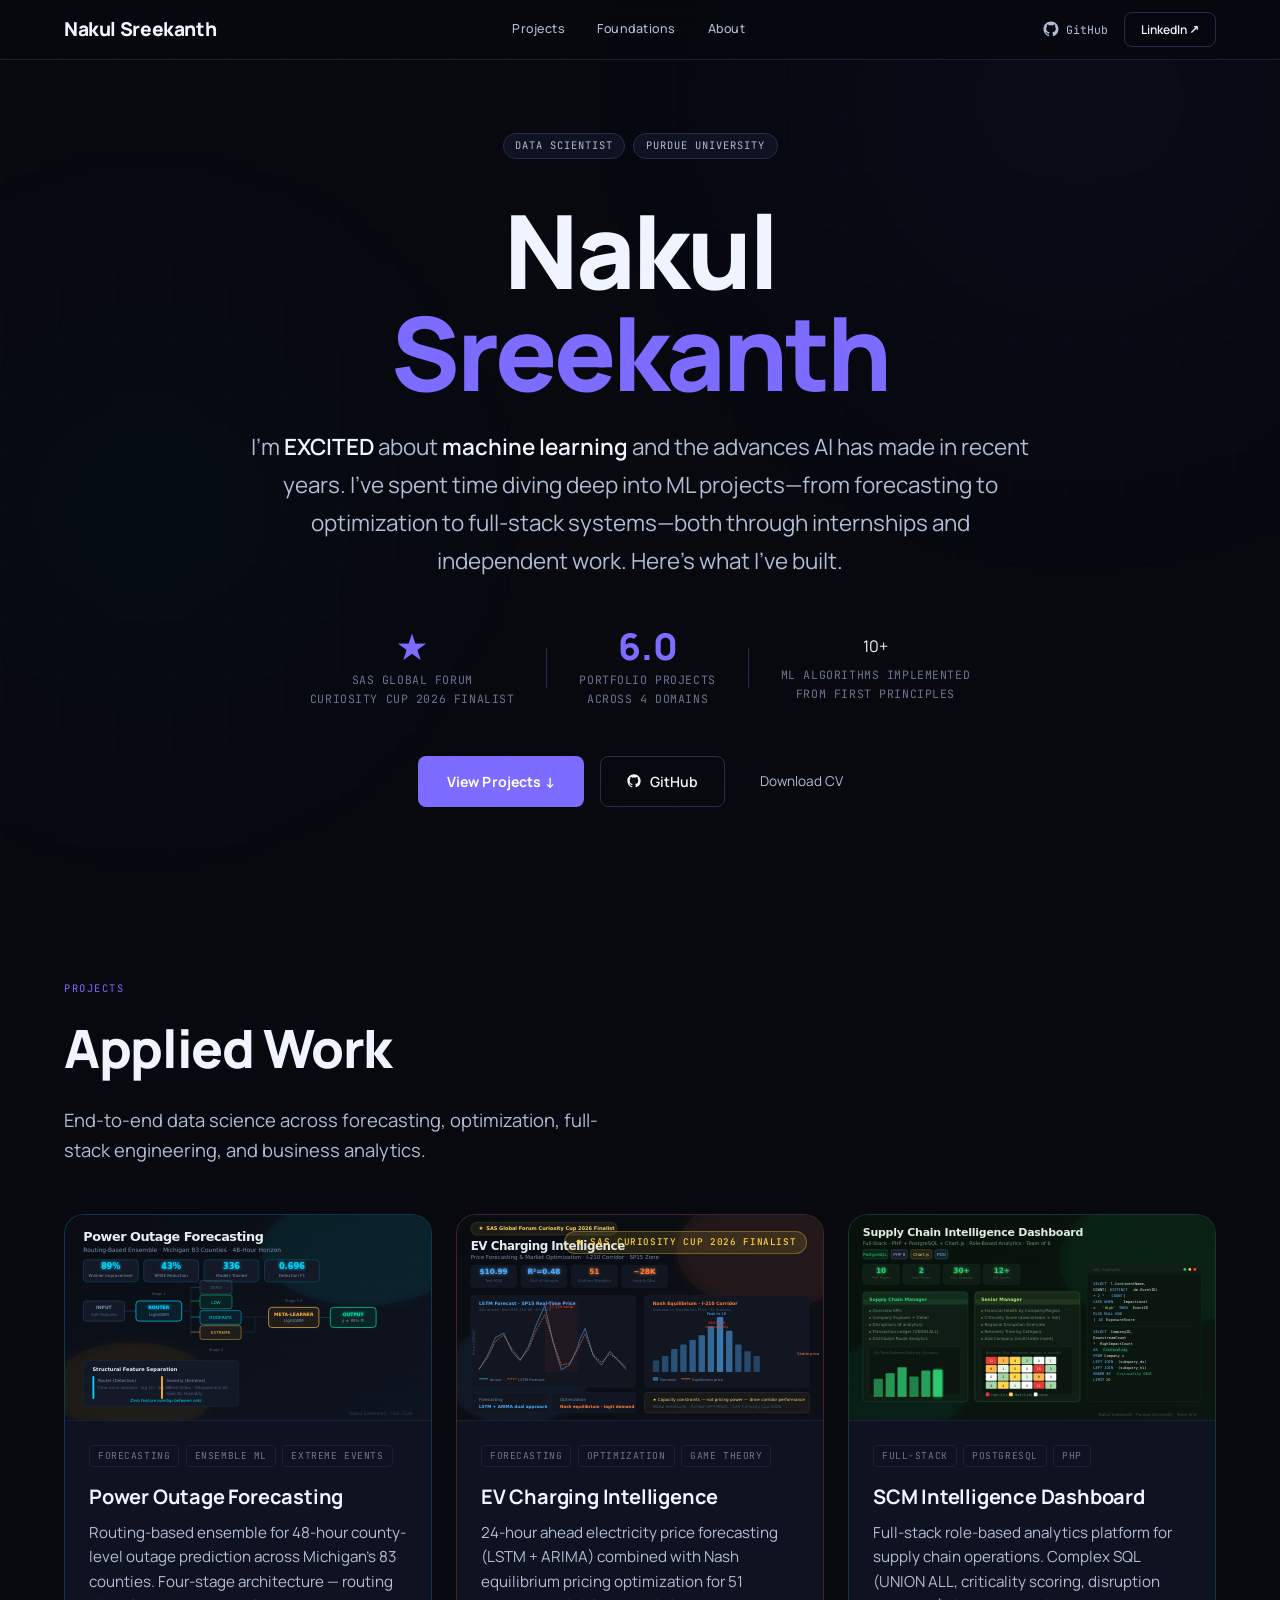
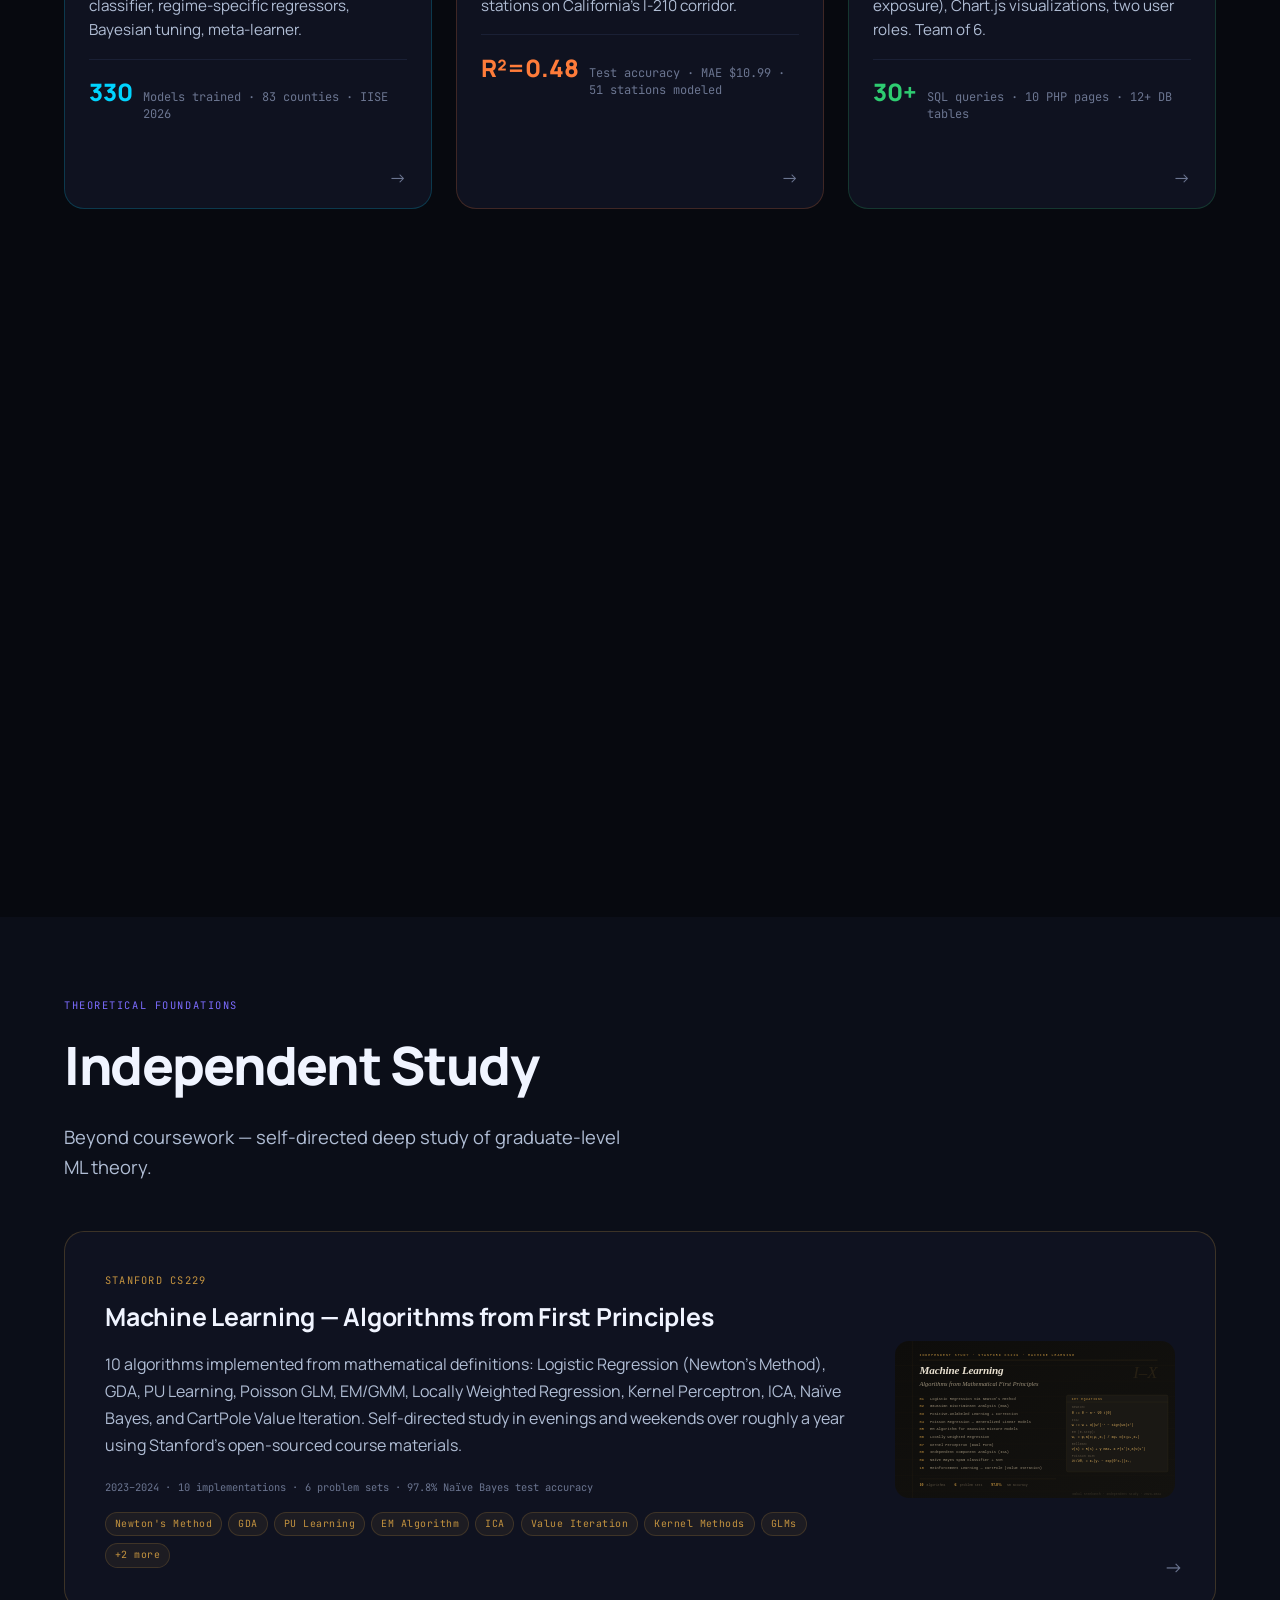
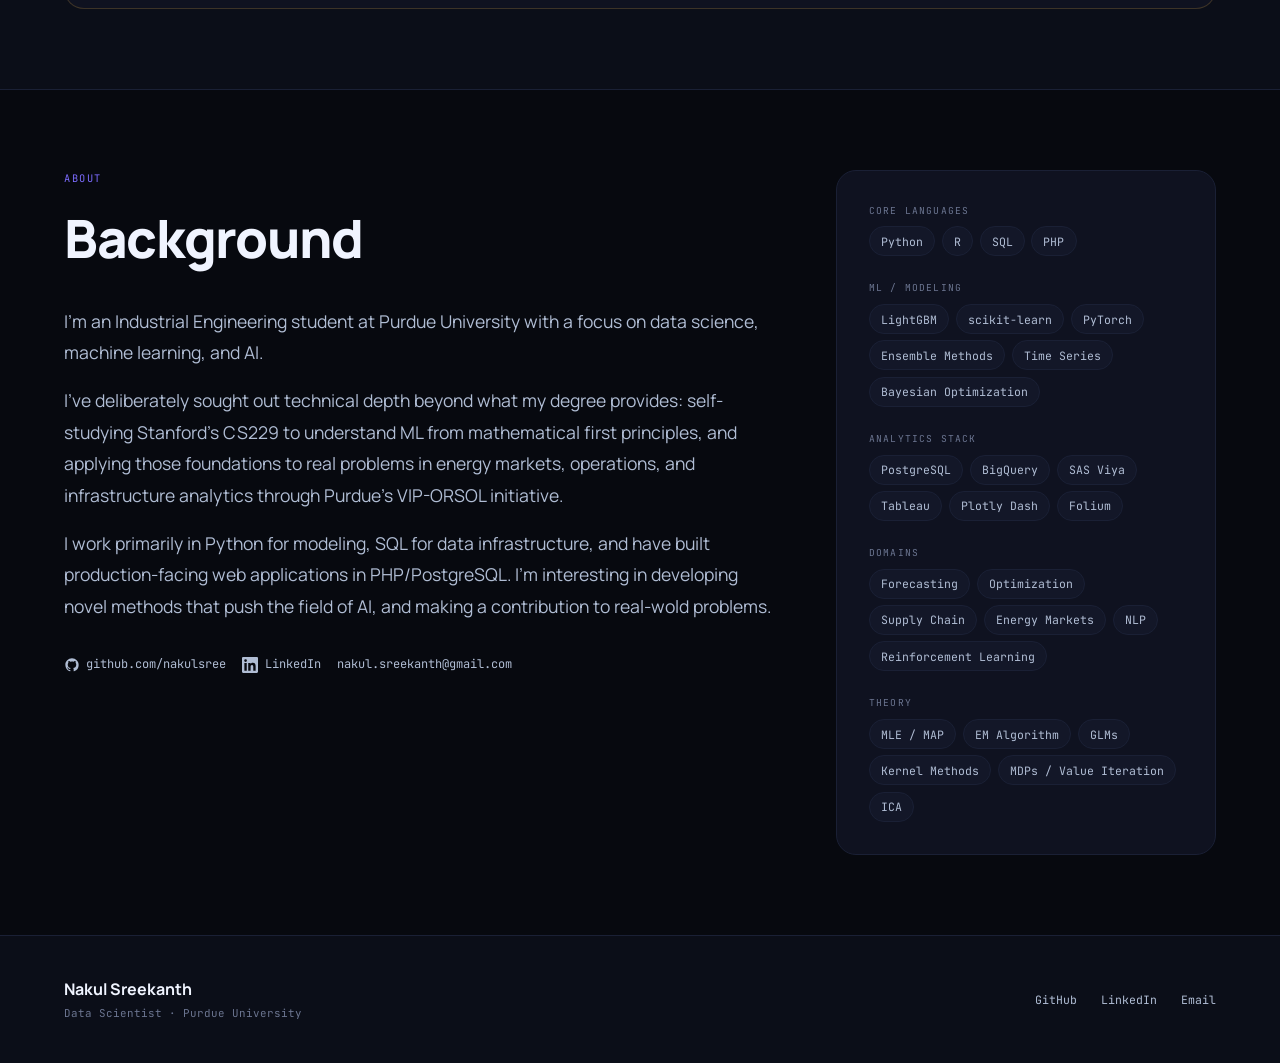
==== index.html @ badcc69b "Trying hh-val-static also to have +" ====
<!doctype html>
<html lang="en">
  <head>
    <!-- Google tag (gtag.js) -->
    <script
      async
      src="https://www.googletagmanager.com/gtag/js?id=G-9VL42DFD4Z"
    ></script>
    <script>
      window.dataLayer = window.dataLayer || [];
      function gtag() {
        dataLayer.push(arguments);
      }
      gtag("js", new Date());
      gtag("config", "G-9VL42DFD4Z");
    </script>
    <meta charset="UTF-8" />
    <meta name="viewport" content="width=device-width, initial-scale=1.0" />
    <meta
      name="description"
      content="Nakul Sreekanth — Data Scientist and Industrial Engineering student at Purdue University. Portfolio of ML, forecasting, optimization, and analytics projects across energy markets, supply chain, and smart devices."
    />
    <meta
      name="keywords"
      content="Nakul Sreekanth, data scientist, machine learning, Purdue, portfolio, forecasting, optimization, Python, R, SQL"
    />
    <meta name="author" content="Nakul Sreekanth" />
    <meta
      property="og:title"
      content="Nakul Sreekanth — Data Science Portfolio"
    />
    <meta
      property="og:description"
      content="Data Scientist · Purdue University · Projects in forecasting, optimization, ML, and analytics."
    />
    <meta property="og:type" content="website" />
    <title>Nakul Sreekanth — Data Science Portfolio</title>
    <link rel="stylesheet" href="assets/css/index.css" />
    <link rel="preconnect" href="https://fonts.googleapis.com" />
    <link
      href="https://fonts.googleapis.com/css2?family=Manrope:wght@300;400;500;600;700;800&family=JetBrains+Mono:wght@300;400;500&display=swap"
      rel="stylesheet"
    />
  </head>
  <body>
    <div class="bg-grid" aria-hidden="true"></div>
    <div class="bg-glow g1" aria-hidden="true"></div>
    <div class="bg-glow g2" aria-hidden="true"></div>

    <!-- ── NAV ── -->
    <nav class="nav" role="navigation" aria-label="Main navigation">
      <a href="#" class="nav-logo">Nakul Sreekanth</a>
      <div class="nav-links">
        <a href="#projects">Projects</a>
        <a href="#foundations">Foundations</a>
        <a href="#about">About</a>
      </div>
      <div class="nav-actions">
        <a
          href="https://github.com/nakulsree"
          class="nav-gh"
          target="_blank"
          rel="noopener noreferrer"
          aria-label="GitHub profile"
        >
          <svg width="18" height="18" viewBox="0 0 24 24" fill="currentColor">
            <path
              d="M12 2C6.477 2 2 6.484 2 12.017c0 4.425 2.865 8.18 6.839 9.504.5.092.682-.217.682-.483 0-.237-.008-.868-.013-1.703-2.782.605-3.369-1.343-3.369-1.343-.454-1.158-1.11-1.466-1.11-1.466-.908-.62.069-.608.069-.608 1.003.07 1.531 1.032 1.531 1.032.892 1.53 2.341 1.088 2.91.832.092-.647.35-1.088.636-1.338-2.22-.253-4.555-1.113-4.555-4.951 0-1.093.39-1.988 1.029-2.688-.103-.253-.446-1.272.098-2.65 0 0 .84-.27 2.75 1.026A9.564 9.564 0 0112 6.844c.85.004 1.705.115 2.504.337 1.909-1.296 2.747-1.027 2.747-1.027.546 1.379.202 2.398.1 2.651.64.7 1.028 1.595 1.028 2.688 0 3.848-2.339 4.695-4.566 4.943.359.309.678.92.678 1.855 0 1.338-.012 2.419-.012 2.747 0 .268.18.58.688.482A10.019 10.019 0 0022 12.017C22 6.484 17.522 2 12 2z"
            />
          </svg>
          GitHub
        </a>
        <!-- PLACEHOLDER: Replace with your LinkedIn URL -->
        <a
          href="https://linkedin.com/in/nakulsree"
          class="nav-cta"
          target="_blank"
          rel="noopener noreferrer"
          >LinkedIn ↗</a
        >
      </div>
    </nav>

    <!-- ── HERO ── -->
    <section class="hero" role="banner" aria-label="Introduction">
      <div class="hero-inner">
        <div class="hero-tag-row">
          <span class="hero-tag">Data Scientist</span>
          <span class="hero-tag">Purdue University</span>
          <!-- PLACEHOLDER: Update if graduated: replace "IE Student" with your actual status -->
        </div>

        <h1 class="hero-name">
          <span class="name-first">Nakul</span>
          <span class="name-last">Sreekanth</span>
        </h1>

        <p class="hero-tagline">
          I'm <em>EXCITED</em> about <em>machine learning</em> and the advances
          AI has made in recent years. I've spent time diving deep into ML
          projects—from forecasting to optimization to full-stack systems—both
          through internships and independent work. Here's what I've built.
        </p>

        <div class="hero-highlights">
          <div class="hh-item">
            <div class="hh-val">★</div>
            <div class="hh-label">
              SAS Global Forum<br />Curiosity Cup 2026 Finalist
            </div>
          </div>
          <div class="hh-div" aria-hidden="true"></div>
          <div class="hh-item">
            <div class="hh-val"><span>6</span></div>
            <div class="hh-label">Portfolio projects<br />across 4 domains</div>
          </div>
          <div class="hh-div" aria-hidden="true"></div>
          <div class="hh-item">
            <div class="hh-val-static">10+</div>
            <div class="hh-label">
              ML algorithms implemented<br />from first principles
            </div>
          </div>
        </div>

        <div class="hero-ctas">
          <a href="#projects" class="btn-primary">View Projects ↓</a>
          <a
            href="https://github.com/nakulsree"
            class="btn-secondary"
            target="_blank"
            rel="noopener noreferrer"
          >
            <svg
              width="16"
              height="16"
              viewBox="0 0 24 24"
              fill="currentColor"
              aria-hidden="true"
            >
              <path
                d="M12 2C6.477 2 2 6.484 2 12.017c0 4.425 2.865 8.18 6.839 9.504.5.092.682-.217.682-.483 0-.237-.008-.868-.013-1.703-2.782.605-3.369-1.343-3.369-1.343-.454-1.158-1.11-1.466-1.11-1.466-.908-.62.069-.608.069-.608 1.003.07 1.531 1.032 1.531 1.032.892 1.53 2.341 1.088 2.91.832.092-.647.35-1.088.636-1.338-2.22-.253-4.555-1.113-4.555-4.951 0-1.093.39-1.988 1.029-2.688-.103-.253-.446-1.272.098-2.65 0 0 .84-.27 2.75 1.026A9.564 9.564 0 0112 6.844c.85.004 1.705.115 2.504.337 1.909-1.296 2.747-1.027 2.747-1.027.546 1.379.202 2.398.1 2.651.64.7 1.028 1.595 1.028 2.688 0 3.848-2.339 4.695-4.566 4.943.359.309.678.92.678 1.855 0 1.338-.012 2.419-.012 2.747 0 .268.18.58.688.482A10.019 10.019 0 0022 12.017C22 6.484 17.522 2 12 2z"
              />
            </svg>
            GitHub
          </a>
          <a
            href="Nakul_Sreekanth_Resume_2026_Portfolio.pdf"
            class="btn-ghost"
            target="_blank"
            >Download CV</a
          >
        </div>
      </div>
    </section>

    <!-- ── PROJECTS ── -->
    <section id="projects" class="section" aria-labelledby="projects-heading">
      <div class="section-inner">
        <div class="section-header">
          <div class="section-label">Projects</div>
          <h2 id="projects-heading">Applied Work</h2>
          <p class="section-desc">
            End-to-end data science across forecasting, optimization, full-stack
            engineering, and business analytics.
          </p>
        </div>

        <div class="projects-grid">
          <!-- PROJECT 1: Power Outage Forecasting -->
          <a
            href="power-outage-forecasting/power-outage-forecasting.html"
            class="project-card pc-outage"
            aria-label="Power Outage Forecasting project"
          >
            <div class="pc-thumb">
              <img
                src="power-outage-forecasting/assets/images/power-outage-forecasting-thumbnail.svg"
                alt="Power Outage Forecasting — four-stage routing ensemble architecture"
                loading="lazy"
              />
            </div>
            <div class="pc-content">
              <div class="pc-tags">
                <span>Forecasting</span><span>Ensemble ML</span
                ><span>Extreme Events</span>
              </div>
              <h3 class="pc-title">Power Outage Forecasting</h3>
              <p class="pc-desc">
                Routing-based ensemble for 48-hour county-level outage
                prediction across Michigan's 83 counties. Four-stage
                architecture — routing classifier, regime-specific regressors,
                Bayesian tuning, meta-learner.
              </p>
              <div class="pc-metric">
                <span class="pm-val">330</span>
                <span class="pm-label"
                  >Models trained · 83 counties · IISE 2026</span
                >
              </div>
            </div>
            <div class="pc-arrow" aria-hidden="true">→</div>
          </a>

          <!-- PROJECT 2: EV Charging Intelligence -->
          <a
            href="ev-charging-intelligence/ev-charging-intelligence.html"
            class="project-card pc-ev"
            aria-label="EV Charging Intelligence project"
          >
            <div class="pc-award" role="note">
              ★ SAS Curiosity Cup 2026 Finalist
            </div>
            <div class="pc-thumb">
              <img
                src="ev-charging-intelligence/assets/images/ev-charging-intelligence-thumbnail.svg"
                alt="EV Charging Intelligence — LSTM forecasting and Nash equilibrium optimization"
                loading="lazy"
              />
            </div>
            <div class="pc-content">
              <div class="pc-tags">
                <span>Forecasting</span><span>Optimization</span
                ><span>Game Theory</span>
              </div>
              <h3 class="pc-title">EV Charging Intelligence</h3>
              <p class="pc-desc">
                24-hour ahead electricity price forecasting (LSTM + ARIMA)
                combined with Nash equilibrium pricing optimization for 51
                stations on California's I-210 corridor.
              </p>
              <div class="pc-metric">
                <span class="pm-val">R²=0.48</span>
                <span class="pm-label"
                  >Test accuracy · MAE $10.99 · 51 stations modeled</span
                >
              </div>
            </div>
            <div class="pc-arrow" aria-hidden="true">→</div>
          </a>

          <!-- PROJECT 3: SCM Dashboard -->
          <a
            href="scm-dashboard/scm-dashboard.html"
            class="project-card pc-scm"
            aria-label="Supply Chain Management Dashboard project"
          >
            <div class="pc-thumb">
              <img
                src="scm-dashboard/assets/images/scm-dashboard-thumbnail.svg"
                alt="SCM Intelligence Dashboard — role-based supply chain analytics platform"
                loading="lazy"
              />
            </div>
            <div class="pc-content">
              <div class="pc-tags">
                <span>Full-Stack</span><span>PostgreSQL</span><span>PHP</span>
              </div>
              <h3 class="pc-title">SCM Intelligence Dashboard</h3>
              <p class="pc-desc">
                Full-stack role-based analytics platform for supply chain
                operations. Complex SQL (UNION ALL, criticality scoring,
                disruption exposure), Chart.js visualizations, two user roles.
                Team of 6.
              </p>
              <div class="pc-metric">
                <span class="pm-val">30+</span>
                <span class="pm-label"
                  >SQL queries · 10 PHP pages · 12+ DB tables</span
                >
              </div>
            </div>
            <div class="pc-arrow" aria-hidden="true">→</div>
          </a>

          <!-- PROJECT 4: SpaceX Landing -->
          <a
            href="spacex-landing/spacex-landing.html"
            class="project-card pc-spacex"
            aria-label="SpaceX Falcon 9 Landing Prediction project"
          >
            <div class="pc-thumb">
              <img
                src="spacex-landing/assets/images/spacex-landing-thumbnail.svg"
                alt="SpaceX Falcon 9 Landing Prediction — 7-stage ML pipeline"
                loading="lazy"
              />
            </div>
            <div class="pc-content">
              <div class="pc-tags">
                <span>ML Pipeline</span><span>Classification</span
                ><span>Geospatial</span>
              </div>
              <h3 class="pc-title">SpaceX Falcon 9 Landing Prediction</h3>
              <p class="pc-desc">
                End-to-end pipeline: REST API collection, Wikipedia scraping,
                SQL EDA, Folium geospatial maps, Plotly Dash dashboard, and
                four-model GridSearchCV comparison.
              </p>
              <div class="pc-metric">
                <span class="pm-val">83.3%</span>
                <span class="pm-label"
                  >Test accuracy · 4 classifiers · 7 pipeline stages</span
                >
              </div>
            </div>
            <div class="pc-arrow" aria-hidden="true">→</div>
          </a>

          <!-- PROJECT 5: Bellabeat -->
          <a
            href="bellabeat-case-study/bellabeat-case-study.html"
            class="project-card pc-bella"
            aria-label="Bellabeat Smart Device Case Study project"
          >
            <div class="pc-thumb">
              <img
                src="bellabeat-case-study/assets/images/bellabeat-case-study-thumbnail.svg"
                alt="Bellabeat Smart Device Usage Analysis — R, SQL, Tableau case study"
                loading="lazy"
              />
            </div>
            <div class="pc-content">
              <div class="pc-tags">
                <span>Business Analytics</span><span>R</span
                ><span>Tableau</span>
              </div>
              <h3 class="pc-title">Bellabeat Smart Device Analysis</h3>
              <p class="pc-desc">
                Business analytics case study (Google Data Analytics
                Certificate): Fitbit tracker usage patterns analyzed in R,
                BigQuery SQL, and Tableau to deliver marketing strategy
                recommendations.
              </p>
              <div class="pc-metric">
                <span class="pm-val">R²=0.80</span>
                <span class="pm-label"
                  >Intensity vs calories · 4 marketing recommendations</span
                >
              </div>
            </div>
            <div class="pc-arrow" aria-hidden="true">→</div>
          </a>
        </div>
      </div>
    </section>

    <!-- ── FOUNDATIONS ── -->
    <section
      id="foundations"
      class="section section-foundations"
      aria-labelledby="foundations-heading"
    >
      <div class="section-inner">
        <div class="section-header">
          <div class="section-label">Theoretical Foundations</div>
          <h2 id="foundations-heading">Independent Study</h2>
          <p class="section-desc">
            Beyond coursework — self-directed deep study of graduate-level ML
            theory.
          </p>
        </div>

        <a
          href="cs229-independent-study/cs229-independent-study.html"
          class="foundations-card"
          aria-label="Stanford CS229 Independent Study"
        >
          <div class="fc-left">
            <div class="fc-course">Stanford CS229</div>
            <h3 class="fc-title">
              Machine Learning — Algorithms from First Principles
            </h3>
            <p class="fc-desc">
              10 algorithms implemented from mathematical definitions: Logistic
              Regression (Newton's Method), GDA, PU Learning, Poisson GLM,
              EM/GMM, Locally Weighted Regression, Kernel Perceptron, ICA, Naïve
              Bayes, and CartPole Value Iteration. Self-directed study in
              evenings and weekends over roughly a year using Stanford's
              open-sourced course materials.
            </p>
            <div class="fc-meta">
              <span>2023–2024</span>
              <span>·</span>
              <span>10 implementations</span>
              <span>·</span>
              <span>6 problem sets</span>
              <span>·</span>
              <span>97.8% Naïve Bayes test accuracy</span>
            </div>
            <div class="fc-topics">
              <span>Newton's Method</span><span>GDA</span
              ><span>PU Learning</span> <span>EM Algorithm</span><span>ICA</span
              ><span>Value Iteration</span> <span>Kernel Methods</span
              ><span>GLMs</span><span>+2 more</span>
            </div>
          </div>
          <div class="fc-right">
            <img
              src="cs229-independent-study/assets/images/cs229-independent-study-thumbnail.svg"
              alt="CS229 study thumbnail showing 10 algorithm list and key equations"
              loading="lazy"
            />
          </div>
          <div class="fc-arrow" aria-hidden="true">→</div>
        </a>
      </div>
    </section>

    <!-- ── ABOUT ── -->
    <section
      id="about"
      class="section section-about"
      aria-labelledby="about-heading"
    >
      <div class="section-inner about-layout">
        <div class="about-left">
          <div class="section-label">About</div>
          <h2 id="about-heading">Background</h2>
          <p>
            I'm an Industrial Engineering student at Purdue University with a
            focus on data science, machine learning, and AI.
          </p>
          <p>
            I've deliberately sought out technical depth beyond what my degree
            provides: self-studying Stanford's CS229 to understand ML from
            mathematical first principles, and applying those foundations to
            real problems in energy markets, operations, and infrastructure
            analytics through Purdue's VIP-ORSOL initiative.
          </p>
          <p>
            I work primarily in Python for modeling, SQL for data
            infrastructure, and have built production-facing web applications in
            PHP/PostgreSQL. I'm interesting in developing novel methods that
            push the field of AI, and making a contribution to real-wold
            problems.
          </p>
          <!-- PLACEHOLDER: Add a personal note or update this bio as appropriate -->

          <div class="about-links">
            <a
              href="https://github.com/nakulsree"
              class="about-link"
              target="_blank"
              rel="noopener noreferrer"
            >
              <svg
                width="16"
                height="16"
                viewBox="0 0 24 24"
                fill="currentColor"
                aria-hidden="true"
              >
                <path
                  d="M12 2C6.477 2 2 6.484 2 12.017c0 4.425 2.865 8.18 6.839 9.504.5.092.682-.217.682-.483 0-.237-.008-.868-.013-1.703-2.782.605-3.369-1.343-3.369-1.343-.454-1.158-1.11-1.466-1.11-1.466-.908-.62.069-.608.069-.608 1.003.07 1.531 1.032 1.531 1.032.892 1.53 2.341 1.088 2.91.832.092-.647.35-1.088.636-1.338-2.22-.253-4.555-1.113-4.555-4.951 0-1.093.39-1.988 1.029-2.688-.103-.253-.446-1.272.098-2.65 0 0 .84-.27 2.75 1.026A9.564 9.564 0 0112 6.844c.85.004 1.705.115 2.504.337 1.909-1.296 2.747-1.027 2.747-1.027.546 1.379.202 2.398.1 2.651.64.7 1.028 1.595 1.028 2.688 0 3.848-2.339 4.695-4.566 4.943.359.309.678.92.678 1.855 0 1.338-.012 2.419-.012 2.747 0 .268.18.58.688.482A10.019 10.019 0 0022 12.017C22 6.484 17.522 2 12 2z"
                />
                f
              </svg>
              github.com/nakulsree
            </a>
            <!-- PLACEHOLDER: Replace with your LinkedIn URL -->
            <a
              href="https://linkedin.com/in/nakulsree"
              class="about-link"
              target="_blank"
              rel="noopener noreferrer"
            >
              <svg
                width="16"
                height="16"
                viewBox="0 0 24 24"
                fill="currentColor"
                aria-hidden="true"
              >
                <path
                  d="M20.447 20.452h-3.554v-5.569c0-1.328-.027-3.037-1.852-3.037-1.853 0-2.136 1.445-2.136 2.939v5.667H9.351V9h3.414v1.561h.046c.477-.9 1.637-1.85 3.37-1.85 3.601 0 4.267 2.37 4.267 5.455v6.286zM5.337 7.433a2.062 2.062 0 01-2.063-2.065 2.064 2.064 0 112.063 2.065zm1.782 13.019H3.555V9h3.564v11.452zM22.225 0H1.771C.792 0 0 .774 0 1.729v20.542C0 23.227.792 24 1.771 24h20.451C23.2 24 24 23.227 24 22.271V1.729C24 .774 23.2 0 22.222 0h.003z"
                />
              </svg>
              LinkedIn
            </a>
            <a href="mailto:nakul.sreekanth@gmail.com" class="about-link"
              >nakul.sreekanth@gmail.com</a
            >
          </div>
        </div>

        <div class="about-right">
          <div class="skills-panel">
            <div class="sp-section">
              <div class="sp-label">Core Languages</div>
              <div class="sp-chips">
                <span>Python</span><span>R</span><span>SQL</span
                ><span>PHP</span>
              </div>
            </div>
            <div class="sp-section">
              <div class="sp-label">ML / Modeling</div>
              <div class="sp-chips">
                <span>LightGBM</span><span>scikit-learn</span
                ><span>PyTorch</span> <span>Ensemble Methods</span
                ><span>Time Series</span>
                <span>Bayesian Optimization</span>
              </div>
            </div>
            <div class="sp-section">
              <div class="sp-label">Analytics Stack</div>
              <div class="sp-chips">
                <span>PostgreSQL</span><span>BigQuery</span
                ><span>SAS Viya</span> <span>Tableau</span
                ><span>Plotly Dash</span><span>Folium</span>
              </div>
            </div>
            <div class="sp-section">
              <div class="sp-label">Domains</div>
              <div class="sp-chips">
                <span>Forecasting</span><span>Optimization</span>
                <span>Supply Chain</span><span>Energy Markets</span>
                <span>NLP</span><span>Reinforcement Learning</span>
              </div>
            </div>
            <div class="sp-section">
              <div class="sp-label">Theory</div>
              <div class="sp-chips">
                <span>MLE / MAP</span><span>EM Algorithm</span> <span>GLMs</span
                ><span>Kernel Methods</span> <span>MDPs / Value Iteration</span
                ><span>ICA</span>
              </div>
            </div>
          </div>
        </div>
      </div>
    </section>

    <!-- ── FOOTER ── -->
    <footer class="footer" role="contentinfo">
      <div class="footer-inner">
        <div class="footer-left">
          <div class="footer-name">Nakul Sreekanth</div>
          <div class="footer-sub">Data Scientist · Purdue University</div>
        </div>
        <div class="footer-links">
          <a
            href="https://github.com/nakulsree"
            target="_blank"
            rel="noopener noreferrer"
            >GitHub</a
          >
          <a
            href="https://linkedin.com/in/nakulsree"
            target="_blank"
            rel="noopener noreferrer"
            >LinkedIn</a
          >
          <a href="mailto:nakul.sreekanth@gmail.com">Email</a>
        </div>
      </div>
    </footer>

    <script src="assets/js/index.js"></script>
  </body>
</html>
---- assets/css/index.css ----
/* ============================================================
   Portfolio Index — CSS
   Dark command-center aesthetic · Manrope + JetBrains Mono
   Each project card uses its own accent color as a border glow
   ============================================================ */

:root {
  --bg: #07090f;
  --bg-2: #0b0e18;
  --bg-card: #0f1220;
  --bg-panel: #131728;
  --border: #1a2035;
  --border-2: #252e4a;

  --text: #f0f4ff;
  --text-2: #b0bdd4;
  --text-3: #6b7590;

  /* Project accent colors */
  --c-outage: #00d4ff;
  --c-ev: #ff7c3a;
  --c-scm: #2ecc71;
  --c-spacex: #6349ff;
  --c-bella: #e8916a;
  --c-cs229: #c4933f;

  --font-head: "Manrope", system-ui, sans-serif;
  --font-mono: "JetBrains Mono", monospace;

  --r: 8px;
  --rl: 14px;
  --rx: 20px;
  --t: 0.22s ease;
}

*,
*::before,
*::after {
  box-sizing: border-box;
  margin: 0;
  padding: 0;
}
html {
  scroll-behavior: smooth;
  font-size: 16px;
}
body {
  background: var(--bg);
  color: var(--text);
  font-family: var(--font-head);
  line-height: 1.65;
  overflow-x: hidden;
}
em {
  font-style: italic;
  color: var(--text);
}

/* ── Background ── */
.bg-grid {
  position: fixed;
  inset: 0;
  z-index: 0;
  pointer-events: none;
  background-image:
    linear-gradient(rgba(100, 120, 255, 0.025) 1px, transparent 1px),
    linear-gradient(90deg, rgba(100, 120, 255, 0.025) 1px, transparent 1px);
  background-size: 56px 56px;
}
.bg-glow {
  position: fixed;
  border-radius: 50%;
  pointer-events: none;
  z-index: 0;
  filter: blur(120px);
}
.g1 {
  width: 800px;
  height: 800px;
  top: -300px;
  right: -200px;
  background: radial-gradient(circle, rgba(99, 73, 255, 0.06), transparent 70%);
}
.g2 {
  width: 600px;
  height: 600px;
  bottom: 10%;
  left: -150px;
  background: radial-gradient(circle, rgba(0, 212, 255, 0.04), transparent 70%);
}

/* ── Nav ── */
.nav {
  position: fixed;
  top: 0;
  left: 0;
  right: 0;
  z-index: 100;
  display: flex;
  align-items: center;
  justify-content: space-between;
  padding: 0 clamp(1.5rem, 5vw, 4rem);
  height: 60px;
  background: rgba(7, 9, 15, 0.88);
  backdrop-filter: blur(16px);
  border-bottom: 1px solid var(--border);
}
.nav-logo {
  font-family: var(--font-head);
  font-weight: 800;
  font-size: 1.2rem;
  color: var(--text);
  text-decoration: none;
  letter-spacing: -0.02em;
}
.logo-dot {
  color: #7c6cff;
}
.nav-links {
  display: flex;
  gap: 2rem;
}
.nav-links a {
  font-size: 0.78rem;
  font-weight: 500;
  letter-spacing: 0.04em;
  color: var(--text-2);
  text-decoration: none;
  transition: color var(--t);
}
.nav-links a:hover,
.nav-links a.active {
  color: var(--text);
}
.nav-actions {
  display: flex;
  align-items: center;
  gap: 1rem;
}
.nav-gh {
  display: inline-flex;
  align-items: center;
  gap: 0.4rem;
  font-family: var(--font-mono);
  font-size: 0.72rem;
  color: var(--text-2);
  text-decoration: none;
  transition: color var(--t);
}
.nav-gh:hover {
  color: var(--text);
}
.nav-cta {
  display: inline-flex;
  align-items: center;
  padding: 0.4rem 1rem;
  background: transparent;
  color: var(--text);
  border: 1px solid var(--border-2);
  font-size: 0.75rem;
  font-weight: 600;
  text-decoration: none;
  border-radius: var(--r);
  transition: all var(--t);
}
.nav-cta:hover {
  border-color: #7c6cff;
  color: #a899ff;
}

/* ── Hero ── */
.hero {
  position: relative;
  z-index: 1;
  min-height: 100vh;
  display: flex;
  align-items: center;
  justify-content: center;
  padding: 100px clamp(1.5rem, 8vw, 6rem) 60px;
}
.hero-inner {
  max-width: 780px;
  text-align: center;
}

.hero-tag-row {
  display: flex;
  justify-content: center;
  flex-wrap: wrap;
  gap: 0.5rem;
  margin-bottom: 2.5rem;
}
.hero-tag {
  font-family: var(--font-mono);
  font-size: 0.65rem;
  letter-spacing: 0.1em;
  text-transform: uppercase;
  color: var(--text-2);
  border: 1px solid var(--border-2);
  padding: 0.22rem 0.7rem;
  border-radius: 999px;
  background: var(--bg-card);
}

.hero-name {
  font-family: var(--font-head);
  font-weight: 800;
  font-size: clamp(3rem, 8vw, 6.5rem);
  line-height: 1;
  letter-spacing: -0.03em;
  margin-bottom: 1.5rem;
  animation: heroUp 0.8s 0.1s both;
}
.name-first {
  color: var(--text);
  display: block;
}
.name-last {
  color: #7c6cff;
  display: block;
}

.hero-tagline {
  font-size: clamp(1.1rem, 2.2vw, 1.4rem);
  font-weight: 400;
  color: var(--text-2);
  line-height: 1.7;
  margin-bottom: 3rem;
  animation: heroUp 0.8s 0.25s both;
}
.hero-tagline em {
  color: var(--text);
  font-style: normal;
  font-weight: 600;
}
.br-lg {
  display: none;
}
@media (min-width: 700px) {
  .br-lg {
    display: block;
  }
}

@keyframes heroUp {
  from {
    opacity: 0;
    transform: translateY(24px);
  }
  to {
    opacity: 1;
    transform: translateY(0);
  }
}

.hero-highlights {
  display: flex;
  justify-content: center;
  align-items: center;
  gap: 2rem;
  flex-wrap: wrap;
  margin-bottom: 3rem;
  animation: heroUp 0.8s 0.4s both;
}
.hh-item {
  text-align: center;
}
.hh-val {
  font-family: var(--font-head);
  font-size: 2.3rem;
  font-weight: 800;
  color: #7c6cff;
  line-height: 1;
}
.hh-label {
  font-family: var(--font-mono);
  font-size: 0.72rem;
  text-transform: uppercase;
  letter-spacing: 0.05em;
  color: var(--text-3);
  margin-top: 0.3rem;
}
.hh-div {
  width: 1px;
  height: 40px;
  background: var(--border-2);
  flex-shrink: 0;
}

.hero-ctas {
  display: flex;
  justify-content: center;
  gap: 1rem;
  flex-wrap: wrap;
  animation: heroUp 0.8s 0.55s both;
}
.btn-primary {
  display: inline-flex;
  align-items: center;
  gap: 0.5rem;
  padding: 0.82rem 1.8rem;
  background: #7c6cff;
  color: #fff;
  font-family: var(--font-head);
  font-size: 0.88rem;
  font-weight: 700;
  text-decoration: none;
  border-radius: var(--r);
  transition: all var(--t);
  letter-spacing: 0.01em;
}
.btn-primary:hover {
  background: #9988ff;
  box-shadow: 0 0 28px rgba(124, 108, 255, 0.35);
}
.btn-secondary {
  display: inline-flex;
  align-items: center;
  gap: 0.5rem;
  padding: 0.82rem 1.6rem;
  background: transparent;
  color: var(--text);
  border: 1px solid var(--border-2);
  font-family: var(--font-head);
  font-size: 0.88rem;
  font-weight: 600;
  text-decoration: none;
  border-radius: var(--r);
  transition: all var(--t);
}
.btn-secondary:hover {
  border-color: #7c6cff;
  color: #a899ff;
}
.btn-ghost {
  display: inline-flex;
  align-items: center;
  padding: 0.82rem 1.2rem;
  font-size: 0.85rem;
  color: var(--text-2);
  text-decoration: none;
  transition: color var(--t);
}
.btn-ghost:hover {
  color: var(--text);
}

/* ── Sections ── */
.section {
  position: relative;
  z-index: 1;
  padding: 5rem clamp(1.5rem, 6vw, 4rem);
}
.section-inner {
  max-width: 1160px;
  margin: 0 auto;
}
.section-header {
  margin-bottom: 3rem;
}
.section-label {
  font-family: var(--font-mono);
  font-size: 0.65rem;
  letter-spacing: 0.15em;
  text-transform: uppercase;
  color: #7c6cff;
  margin-bottom: 0.5rem;
}
h2 {
  font-family: var(--font-head);
  font-weight: 800;
  font-size: clamp(2.2rem, 4.5vw, 3.3rem);
  letter-spacing: -0.025em;
  margin-bottom: 0.8rem;
}
.section-desc {
  font-size: 1.15rem;
  color: var(--text-2);
  max-width: 560px;
}

/* ── Projects grid ── */
.projects-grid {
  display: grid;
  grid-template-columns: repeat(auto-fill, minmax(320px, 1fr));
  gap: 1.5rem;
}

.project-card {
  display: flex;
  flex-direction: column;
  background: var(--bg-card);
  border-radius: var(--rx);
  text-decoration: none;
  color: inherit;
  position: relative;
  overflow: hidden;
  transition:
    transform var(--t),
    box-shadow var(--t);
  border: 1px solid var(--border);
}
.project-card:hover {
  transform: translateY(-5px);
}

/* Accent glow per project */
.pc-outage {
  border-color: rgba(0, 212, 255, 0.2);
}
.pc-outage:hover {
  box-shadow: 0 12px 40px rgba(0, 212, 255, 0.12);
  border-color: rgba(0, 212, 255, 0.4);
}
.pc-ev {
  border-color: rgba(255, 124, 58, 0.2);
}
.pc-ev:hover {
  box-shadow: 0 12px 40px rgba(255, 124, 58, 0.12);
  border-color: rgba(255, 124, 58, 0.4);
}
.pc-scm {
  border-color: rgba(46, 204, 113, 0.2);
}
.pc-scm:hover {
  box-shadow: 0 12px 40px rgba(46, 204, 113, 0.12);
  border-color: rgba(46, 204, 113, 0.4);
}
.pc-spacex {
  border-color: rgba(99, 73, 255, 0.2);
}
.pc-spacex:hover {
  box-shadow: 0 12px 40px rgba(99, 73, 255, 0.12);
  border-color: rgba(99, 73, 255, 0.4);
}
.pc-bella {
  border-color: rgba(232, 145, 106, 0.2);
}
.pc-bella:hover {
  box-shadow: 0 12px 40px rgba(232, 145, 106, 0.12);
  border-color: rgba(232, 145, 106, 0.4);
}

/* Award badge */
.pc-award {
  position: absolute;
  top: 1rem;
  right: 1rem;
  z-index: 2;
  font-family: var(--font-mono);
  font-size: 0.58rem;
  font-weight: 500;
  letter-spacing: 0.07em;
  text-transform: uppercase;
  background: rgba(255, 208, 64, 0.12);
  color: #ffd040;
  border: 1px solid rgba(255, 208, 64, 0.3);
  padding: 0.2rem 0.6rem;
  border-radius: 999px;
}

.pc-thumb {
  width: 100%;
  aspect-ratio: 16/9;
  overflow: hidden;
  background: var(--bg-panel);
  border-bottom: 1px solid var(--border);
}
.pc-thumb img {
  width: 100%;
  height: 100%;
  object-fit: cover;
  display: block;
  transition: transform 0.4s ease;
}
.project-card:hover .pc-thumb img {
  transform: scale(1.03);
}

.pc-content {
  flex: 1;
  padding: 1.5rem;
}
.pc-tags {
  display: flex;
  flex-wrap: wrap;
  gap: 0.4rem;
  margin-bottom: 0.8rem;
}
.pc-tags span {
  font-family: var(--font-mono);
  font-size: 0.6rem;
  letter-spacing: 0.06em;
  text-transform: uppercase;
  color: var(--text-3);
  border: 1px solid var(--border);
  padding: 0.15rem 0.5rem;
  border-radius: 4px;
}
.pc-title {
  font-family: var(--font-head);
  font-size: 1.25rem;
  font-weight: 700;
  margin-bottom: 0.5rem;
  letter-spacing: -0.01em;
  color: var(--text);
}
.pc-desc {
  font-size: 0.95rem;
  color: var(--text-2);
  line-height: 1.6;
  margin-bottom: 1rem;
}
.pc-metric {
  display: flex;
  align-items: baseline;
  gap: 0.6rem;
  padding-top: 0.8rem;
  border-top: 1px solid var(--border);
}
.pm-val {
  font-family: var(--font-head);
  font-size: 1.5rem;
  font-weight: 800;
  flex-shrink: 0;
}
.pc-outage .pm-val {
  color: var(--c-outage);
}
.pc-ev .pm-val {
  color: var(--c-ev);
}
.pc-scm .pm-val {
  color: var(--c-scm);
}
.pc-spacex .pm-val {
  color: var(--c-spacex);
}
.pc-bella .pm-val {
  color: var(--c-bella);
}

.pm-label {
  font-family: var(--font-mono);
  font-size: 0.75rem;
  color: var(--text-3);
  line-height: 1.4;
}

.pc-arrow {
  padding: 1rem 1.5rem;
  text-align: right;
  font-size: 1.1rem;
  color: var(--text-3);
  transition:
    color var(--t),
    transform var(--t);
}
.project-card:hover .pc-arrow {
  color: var(--text-2);
  transform: translateX(4px);
}

/* ── Foundations ── */
.section-foundations {
  background: var(--bg-2);
}

.foundations-card {
  display: grid;
  gap: 2rem;
  align-items: center;
  background: var(--bg-card);
  border: 1px solid rgba(196, 147, 63, 0.25);
  border-radius: var(--rx);
  padding: 2.5rem;
  text-decoration: none;
  color: inherit;
  position: relative;
  transition: all var(--t);
}
@media (min-width: 800px) {
  .foundations-card {
    grid-template-columns: 1fr 280px;
  }
}
.foundations-card:hover {
  border-color: rgba(196, 147, 63, 0.5);
  transform: translateY(-3px);
  box-shadow: 0 12px 40px rgba(196, 147, 63, 0.08);
}

.fc-course {
  font-family: var(--font-mono);
  font-size: 0.65rem;
  letter-spacing: 0.12em;
  text-transform: uppercase;
  color: #c4933f;
  margin-bottom: 0.5rem;
}
.fc-title {
  font-family: var(--font-head);
  font-size: 1.55rem;
  font-weight: 700;
  letter-spacing: -0.01em;
  margin-bottom: 0.8rem;
  color: var(--text);
}
.fc-desc {
  font-size: 1rem;
  color: var(--text-2);
  line-height: 1.7;
  margin-bottom: 1.2rem;
}
.fc-meta {
  font-family: var(--font-mono);
  font-size: 0.65rem;
  color: var(--text-3);
  display: flex;
  flex-wrap: wrap;
  gap: 0.4rem;
  margin-bottom: 1rem;
}
.fc-topics {
  display: flex;
  flex-wrap: wrap;
  gap: 0.4rem;
}
.fc-topics span {
  font-family: var(--font-mono);
  font-size: 0.62rem;
  letter-spacing: 0.05em;
  padding: 0.2rem 0.55rem;
  background: rgba(196, 147, 63, 0.08);
  border: 1px solid rgba(196, 147, 63, 0.2);
  color: #c4933f;
  border-radius: 999px;
}
.fc-right {
  border-radius: var(--rl);
  overflow: hidden;
}
.fc-right img {
  width: 100%;
  height: auto;
  display: block;
}
.fc-arrow {
  position: absolute;
  bottom: 1.5rem;
  right: 2rem;
  font-size: 1.2rem;
  color: var(--text-3);
  transition:
    color var(--t),
    transform var(--t);
}
.foundations-card:hover .fc-arrow {
  color: #c4933f;
  transform: translateX(4px);
}

/* ── About ── */
.section-about {
  border-top: 1px solid var(--border);
}
.about-layout {
  display: grid;
  gap: 4rem;
  align-items: start;
}
@media (min-width: 860px) {
  .about-layout {
    grid-template-columns: 1fr 380px;
  }
}
.about-left p {
  font-size: 1.1rem;
  color: var(--text-2);
  margin-bottom: 1rem;
  line-height: 1.8;
}
.about-left h2 {
  margin-bottom: 1.5rem;
}
.about-links {
  display: flex;
  flex-wrap: wrap;
  gap: 1rem;
  margin-top: 2rem;
}
.about-link {
  display: inline-flex;
  align-items: center;
  gap: 0.4rem;
  font-family: var(--font-mono);
  font-size: 0.75rem;
  color: var(--text-2);
  text-decoration: none;
  transition: color var(--t);
}
.about-link:hover {
  color: var(--text);
}

.skills-panel {
  background: var(--bg-card);
  border: 1px solid var(--border);
  border-radius: var(--rx);
  padding: 2rem;
  display: flex;
  flex-direction: column;
  gap: 1.5rem;
}

.sp-label {
  font-family: var(--font-mono);
  font-size: 0.6rem;
  letter-spacing: 0.12em;
  text-transform: uppercase;
  color: var(--text-3);
  margin-bottom: 0.5rem;
}
.sp-chips {
  display: flex;
  flex-wrap: wrap;
  gap: 0.4rem;
}
.sp-chips span {
  font-family: var(--font-mono);
  font-size: 0.72rem;
  padding: 0.28rem 0.7rem;
  background: var(--bg-panel);
  border: 1px solid var(--border);
  color: var(--text-2);
  border-radius: 999px;
  transition: all var(--t);
  cursor: default;
}
.sp-chips span:hover {
  border-color: var(--border-2);
  color: var(--text);
}

/* ── Footer ── */
.footer {
  background: var(--bg-2);
  border-top: 1px solid var(--border);
  padding: 2.5rem clamp(1.5rem, 6vw, 4rem);
}
.footer-inner {
  max-width: 1160px;
  margin: 0 auto;
  display: flex;
  align-items: center;
  justify-content: space-between;
  flex-wrap: wrap;
  gap: 1.5rem;
}
.footer-name {
  font-family: var(--font-head);
  font-weight: 700;
  font-size: 1rem;
  margin-bottom: 0.2rem;
}
.footer-sub {
  font-family: var(--font-mono);
  font-size: 0.68rem;
  color: var(--text-3);
}
.footer-links {
  display: flex;
  gap: 1.5rem;
}
.footer-links a {
  font-family: var(--font-mono);
  font-size: 0.72rem;
  color: var(--text-2);
  text-decoration: none;
  transition: color var(--t);
}
.footer-links a:hover {
  color: var(--text);
}
.footer-note {
  font-family: var(--font-mono);
  font-size: 0.62rem;
  color: var(--text-3);
}

/* ── Scrollbar ── */
::-webkit-scrollbar {
  width: 5px;
}
::-webkit-scrollbar-track {
  background: var(--bg);
}
::-webkit-scrollbar-thumb {
  background: var(--border-2);
  border-radius: 99px;
}
::-webkit-scrollbar-thumb:hover {
  background: #7c6cff;
}
::selection {
  background: #7c6cff;
  color: #fff;
}

/* ── Responsive ── */
@media (max-width: 640px) {
  .nav-links {
    display: none;
  }
  .hh-div {
    display: none;
  }
  .hero-highlights {
    gap: 1.5rem;
  }
}
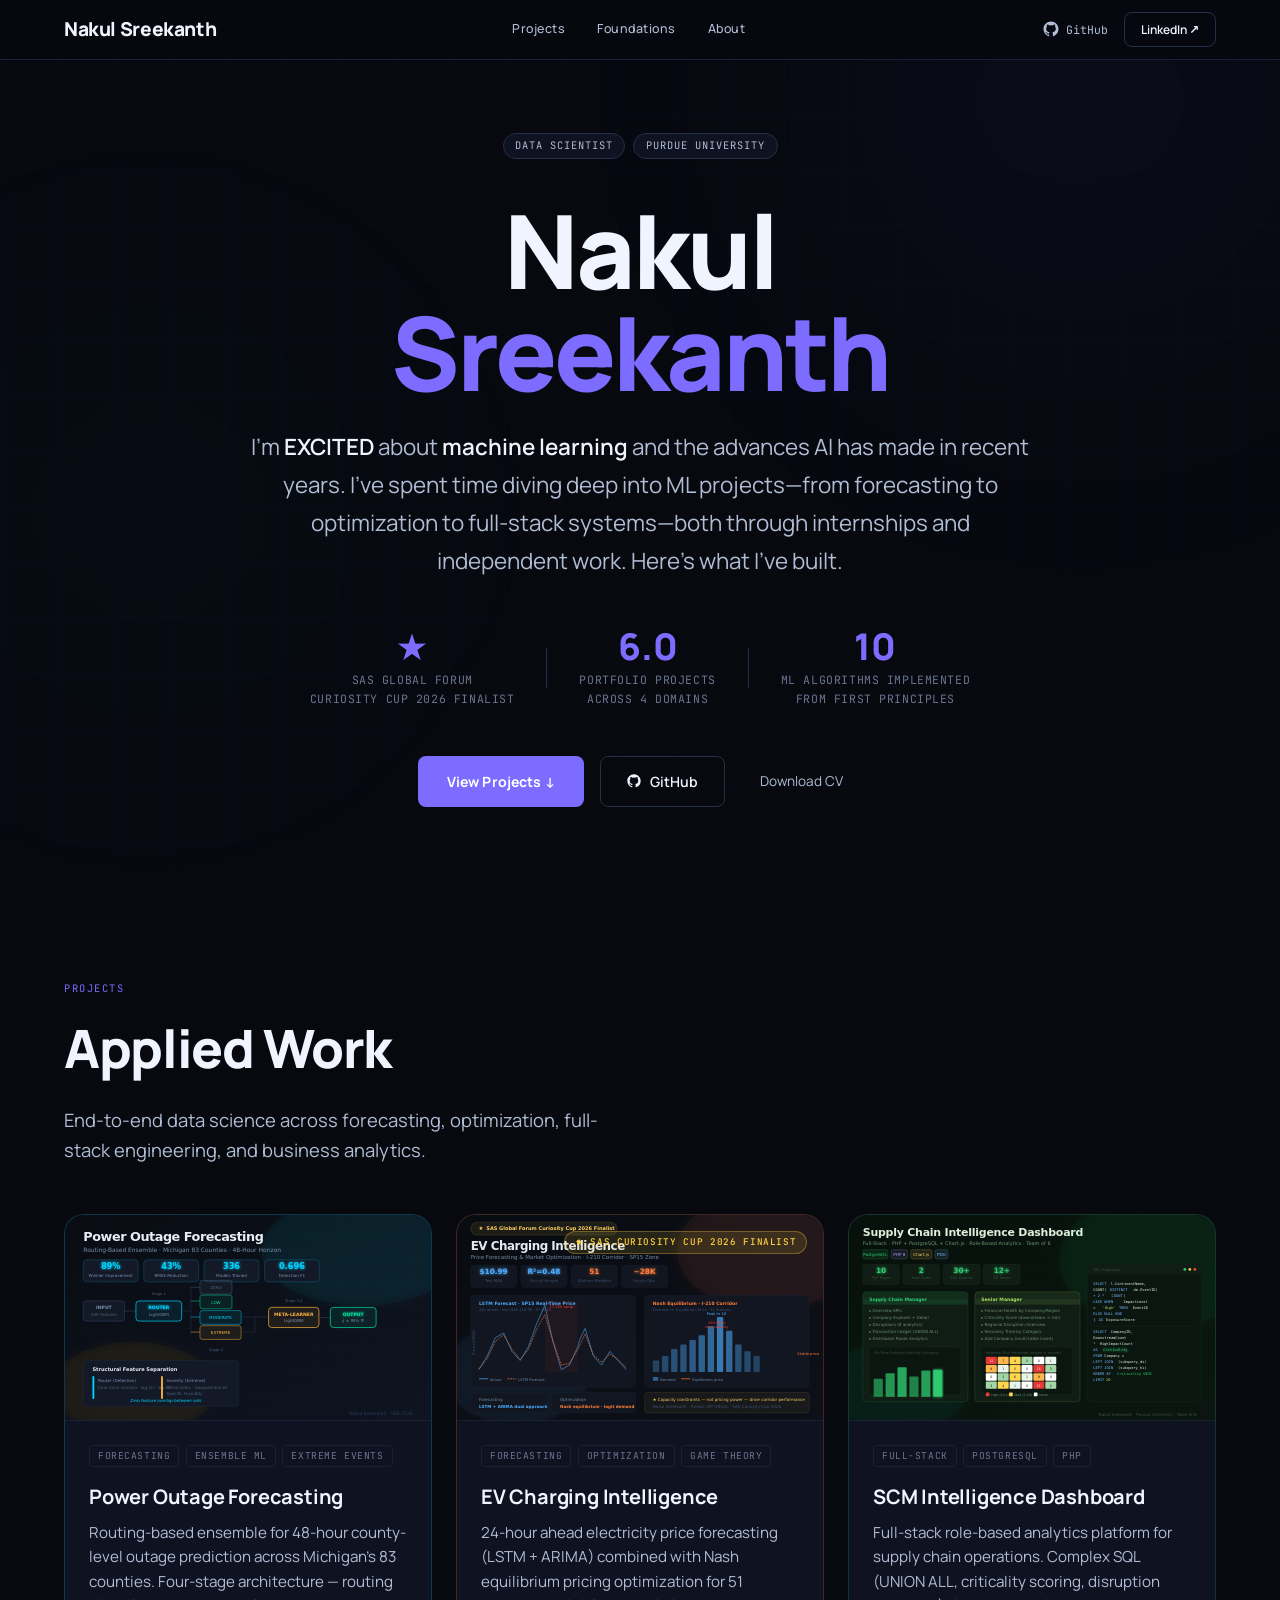
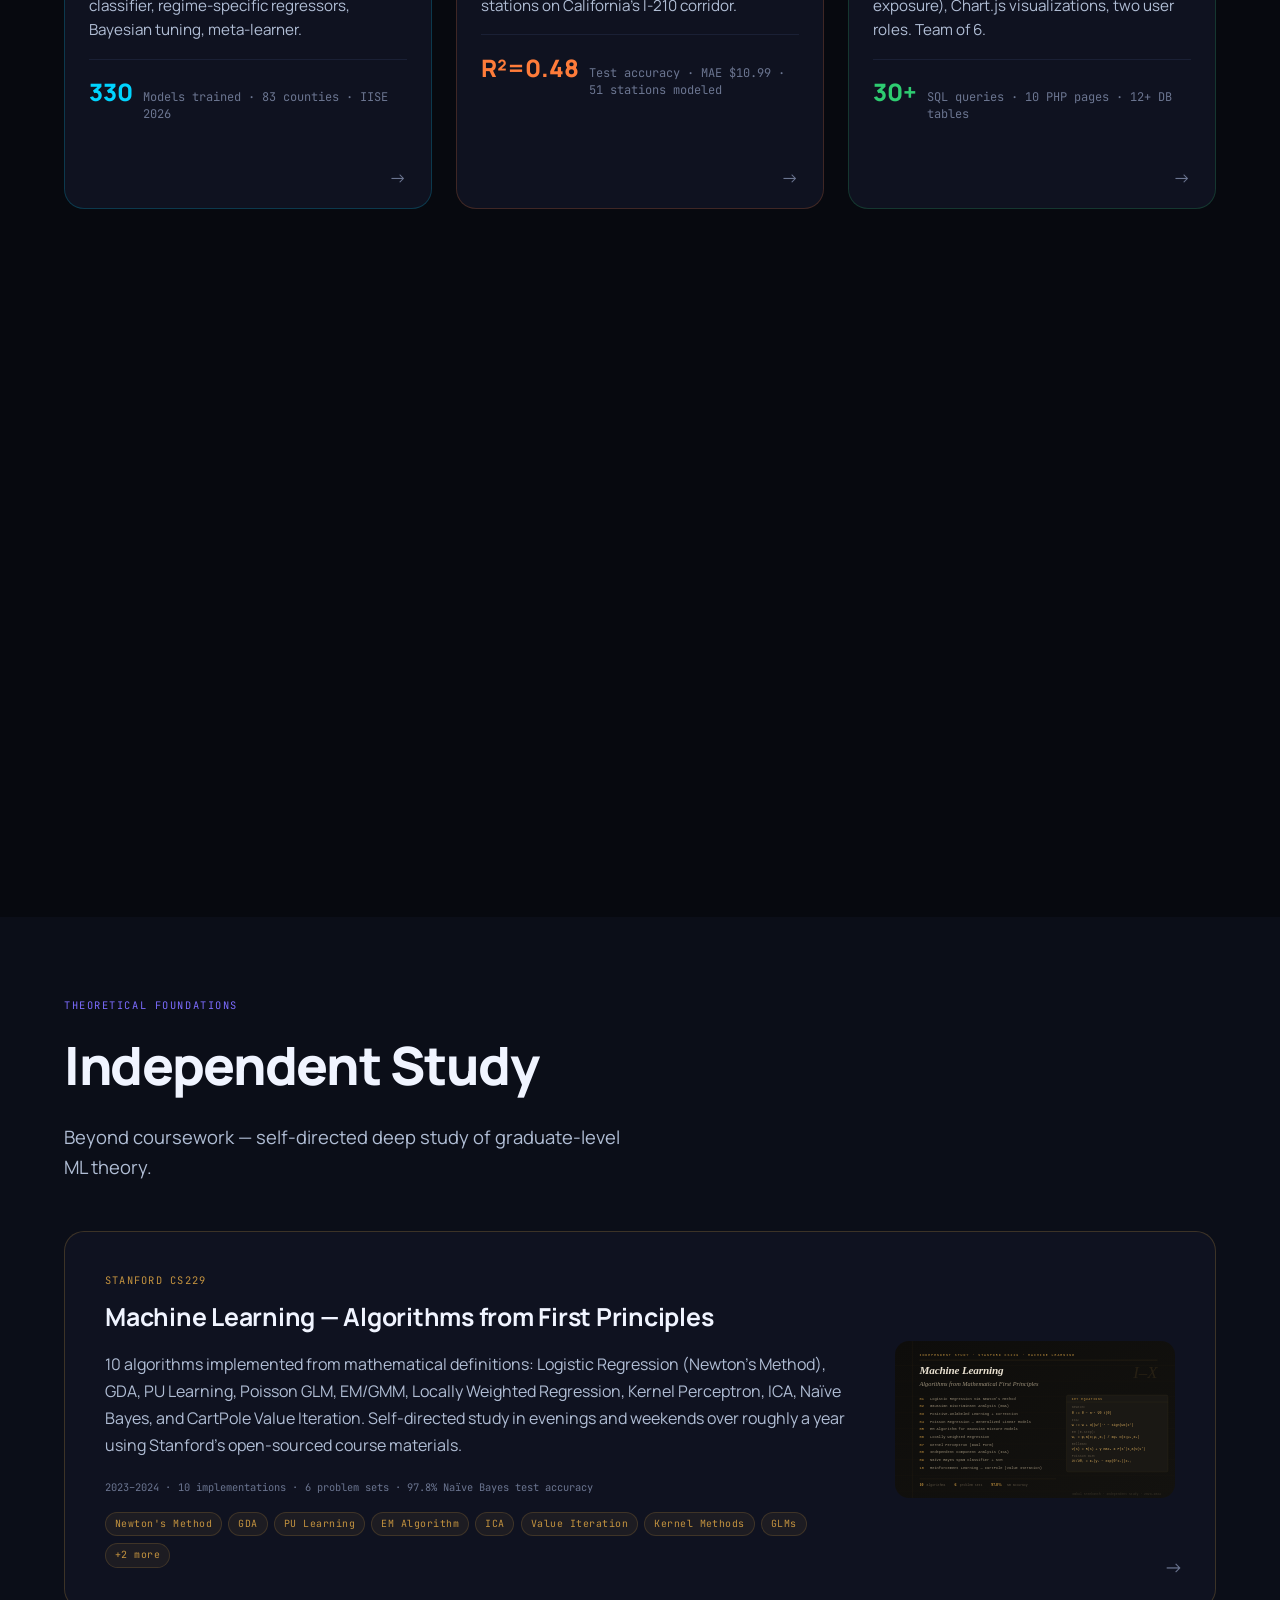
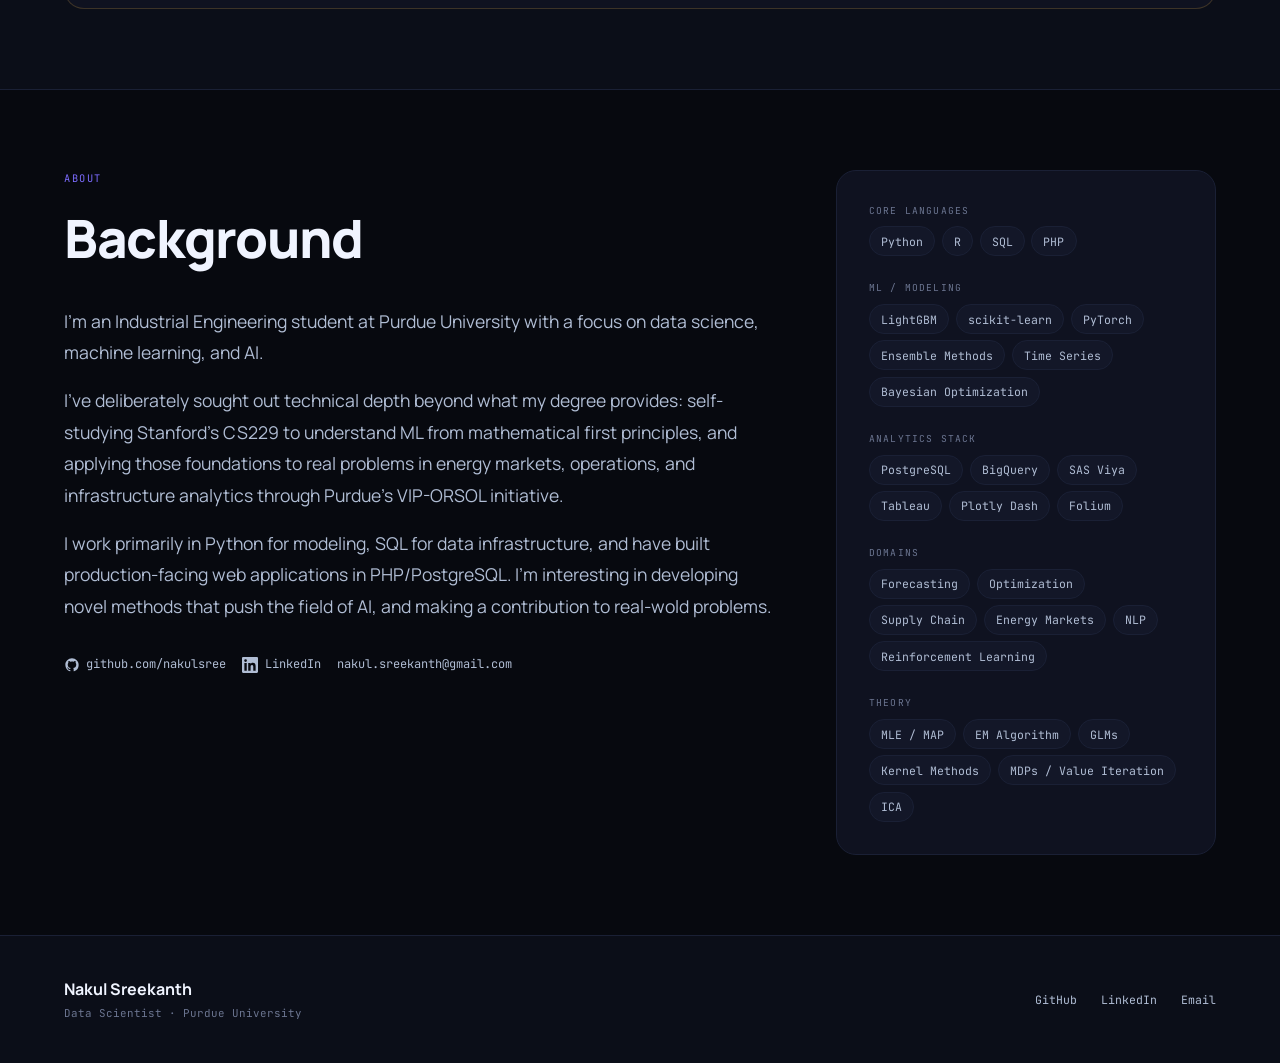
==== commit 770711df: "Remove static workaround class; use HTML entity &#43; for proper + rendering with formatting" ====
--- a/index.html
+++ b/index.html
@@ -116,7 +116,7 @@
           </div>
           <div class="hh-div" aria-hidden="true"></div>
           <div class="hh-item">
-            <div class="hh-val-static">10+</div>
+            <div class="hh-val">10&#43;</div>
             <div class="hh-label">
               ML algorithms implemented<br />from first principles
             </div>
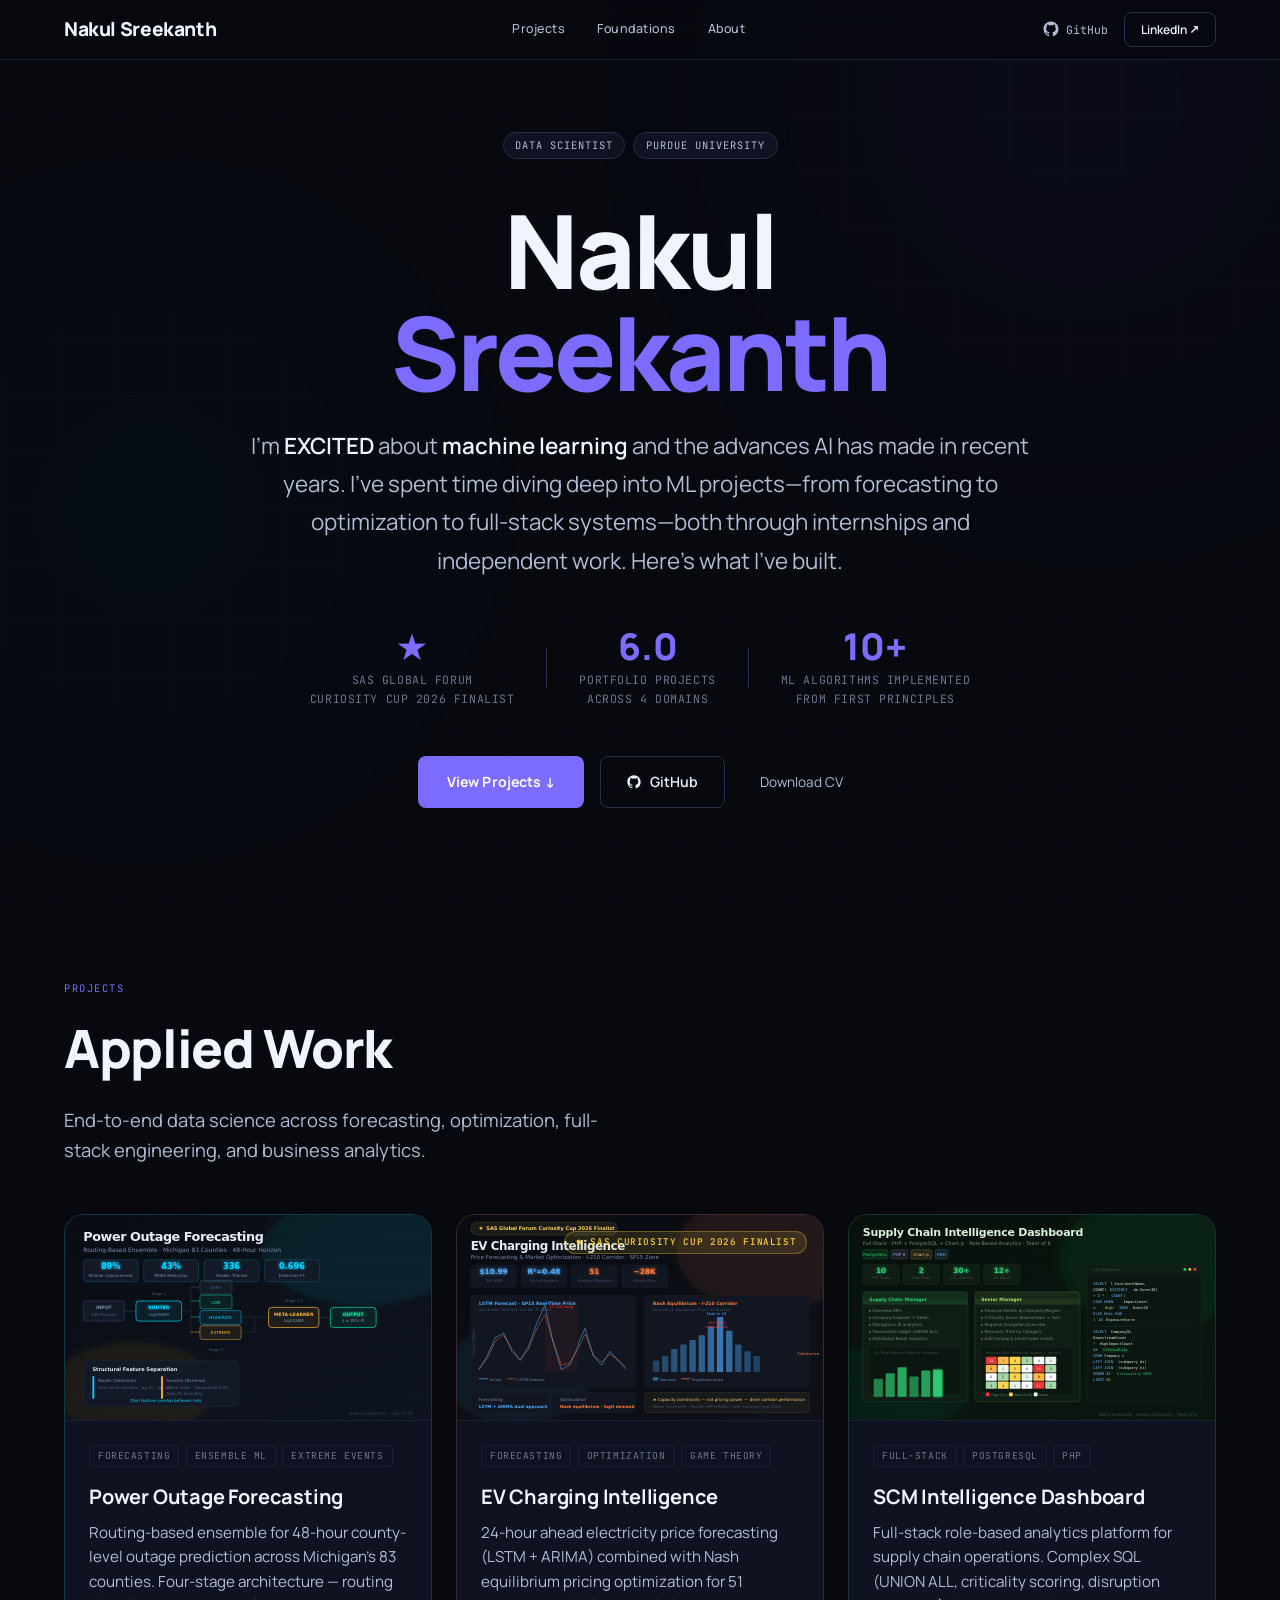
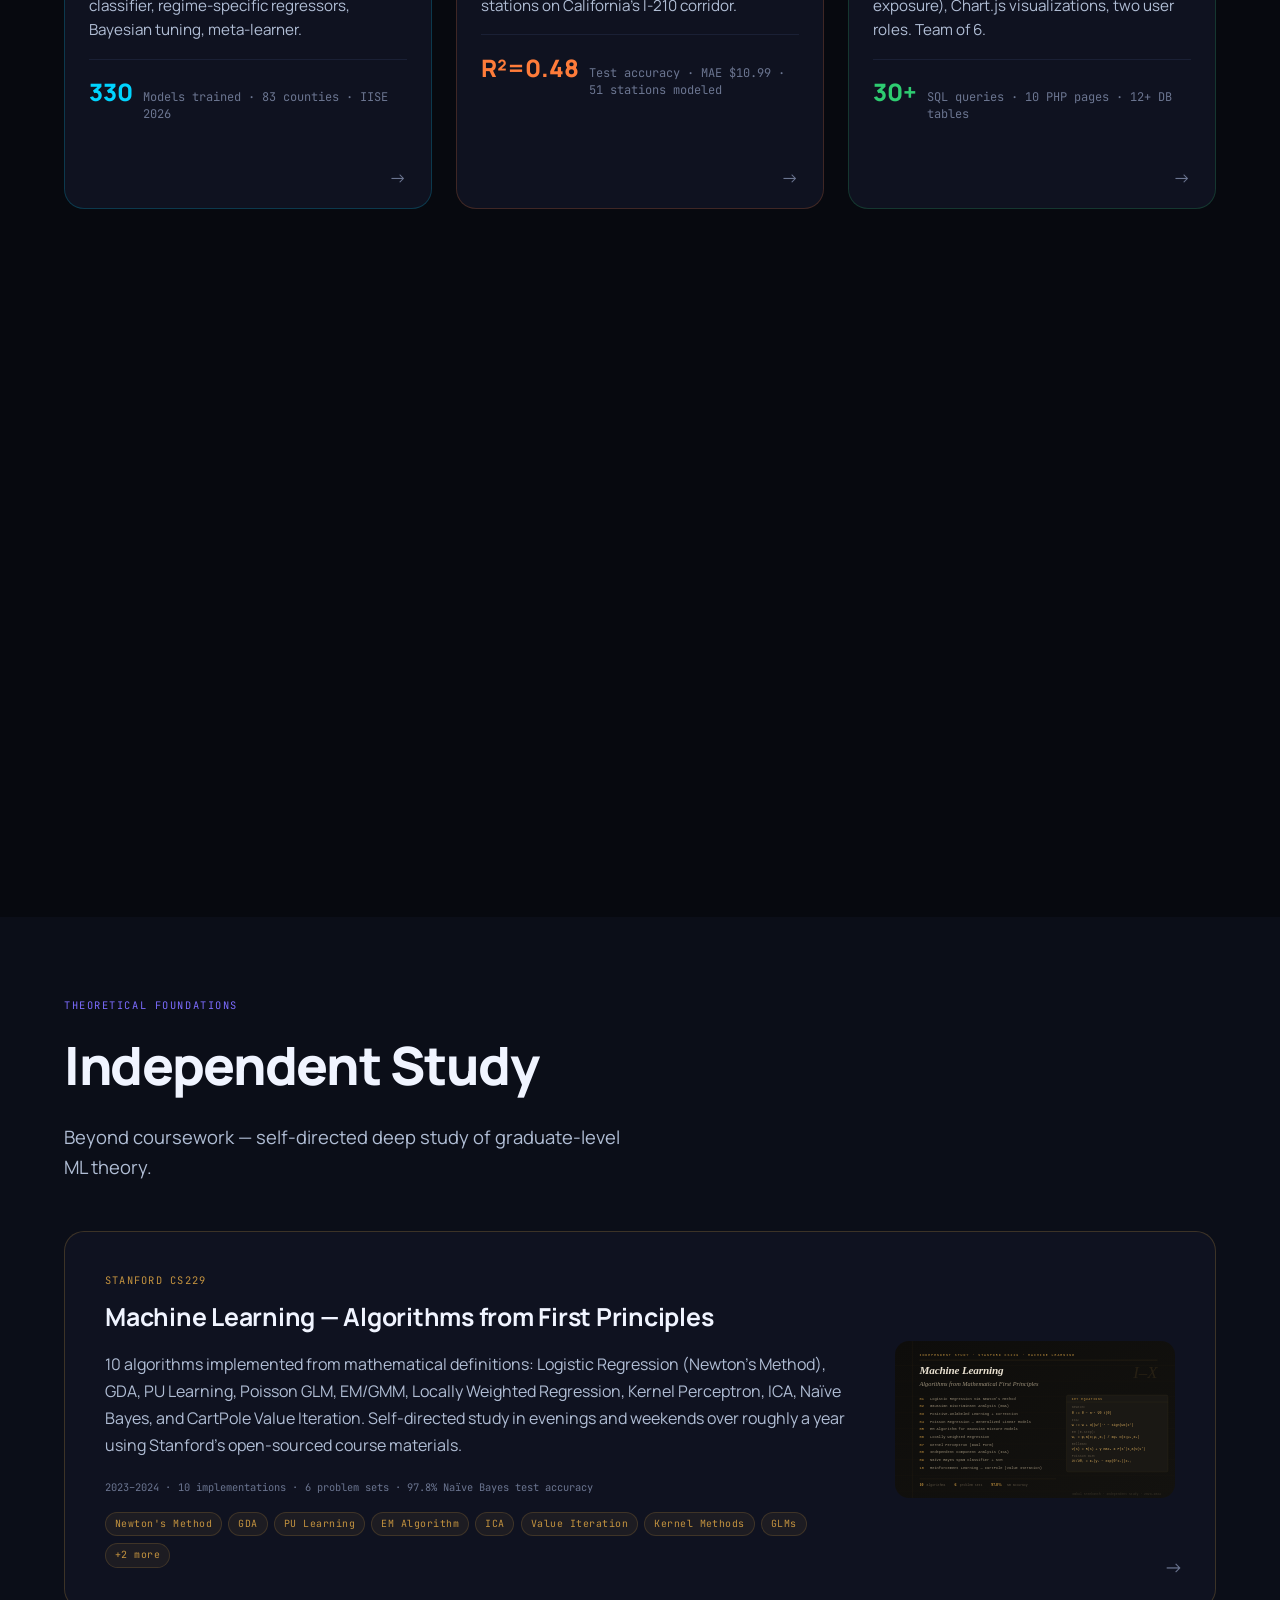
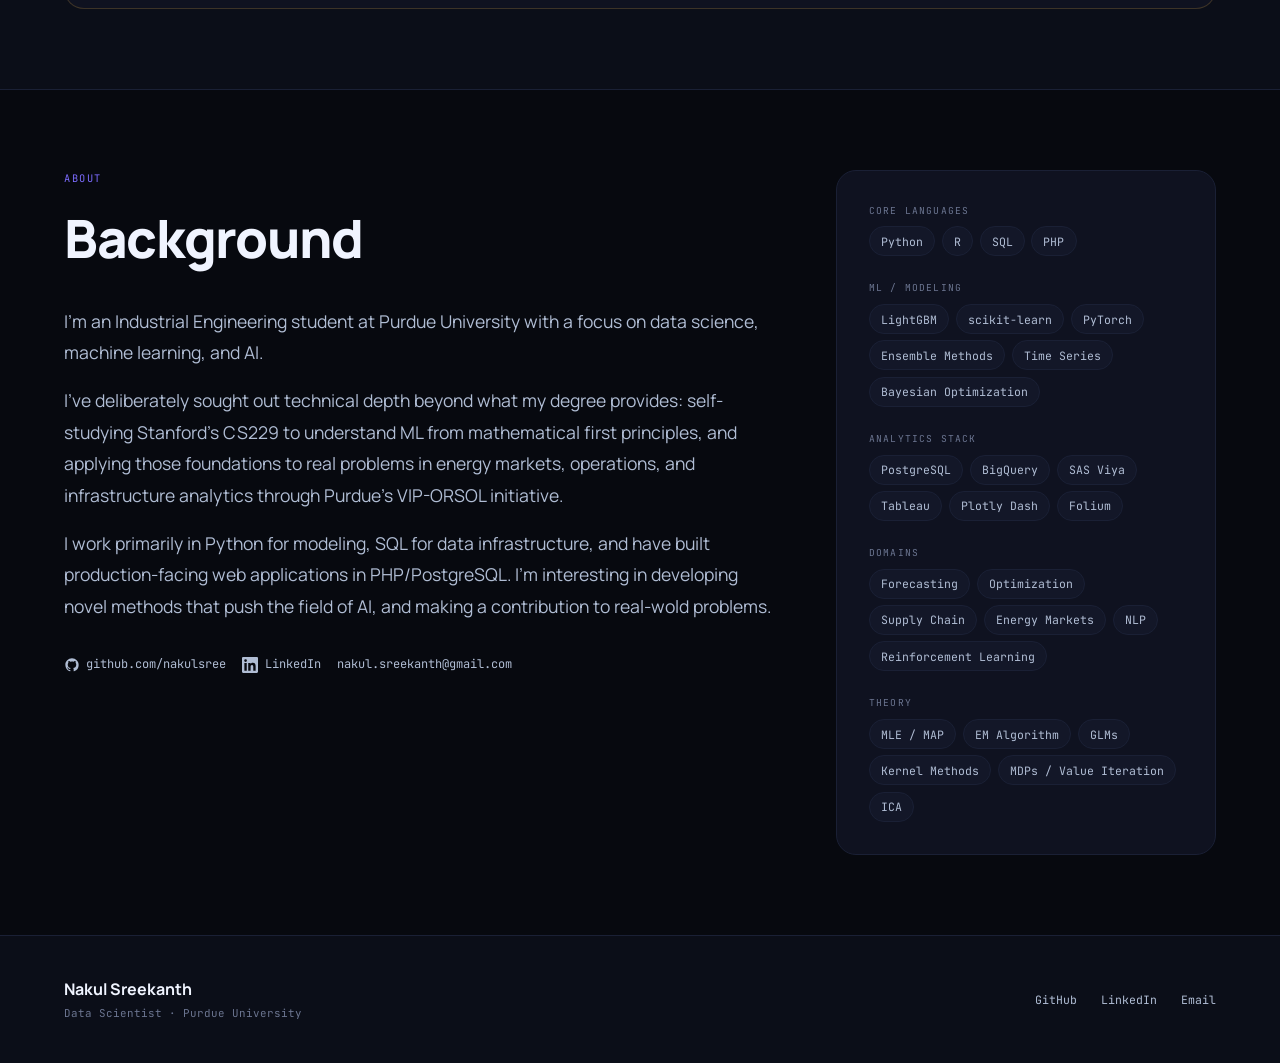
==== commit 086befa0: "Fix + rendering: Use CSS ::after with monospace font for better glyph support" ====
--- a/index.html
+++ b/index.html
@@ -116,7 +116,7 @@
           </div>
           <div class="hh-div" aria-hidden="true"></div>
           <div class="hh-item">
-            <div class="hh-val">10&#43;</div>
+            <div class="hh-val" data-suffix="+">10</div>
             <div class="hh-label">
               ML algorithms implemented<br />from first principles
             </div>
--- a/assets/css/index.css
+++ b/assets/css/index.css
@@ -271,6 +271,11 @@
   font-weight: 800;
   color: #7c6cff;
   line-height: 1;
+}
+.hh-val[data-suffix="+"]::after {
+  content: "+";
+  font-family: var(--font-mono);
+  font-weight: 600;
 }
 .hh-label {
   font-family: var(--font-mono);
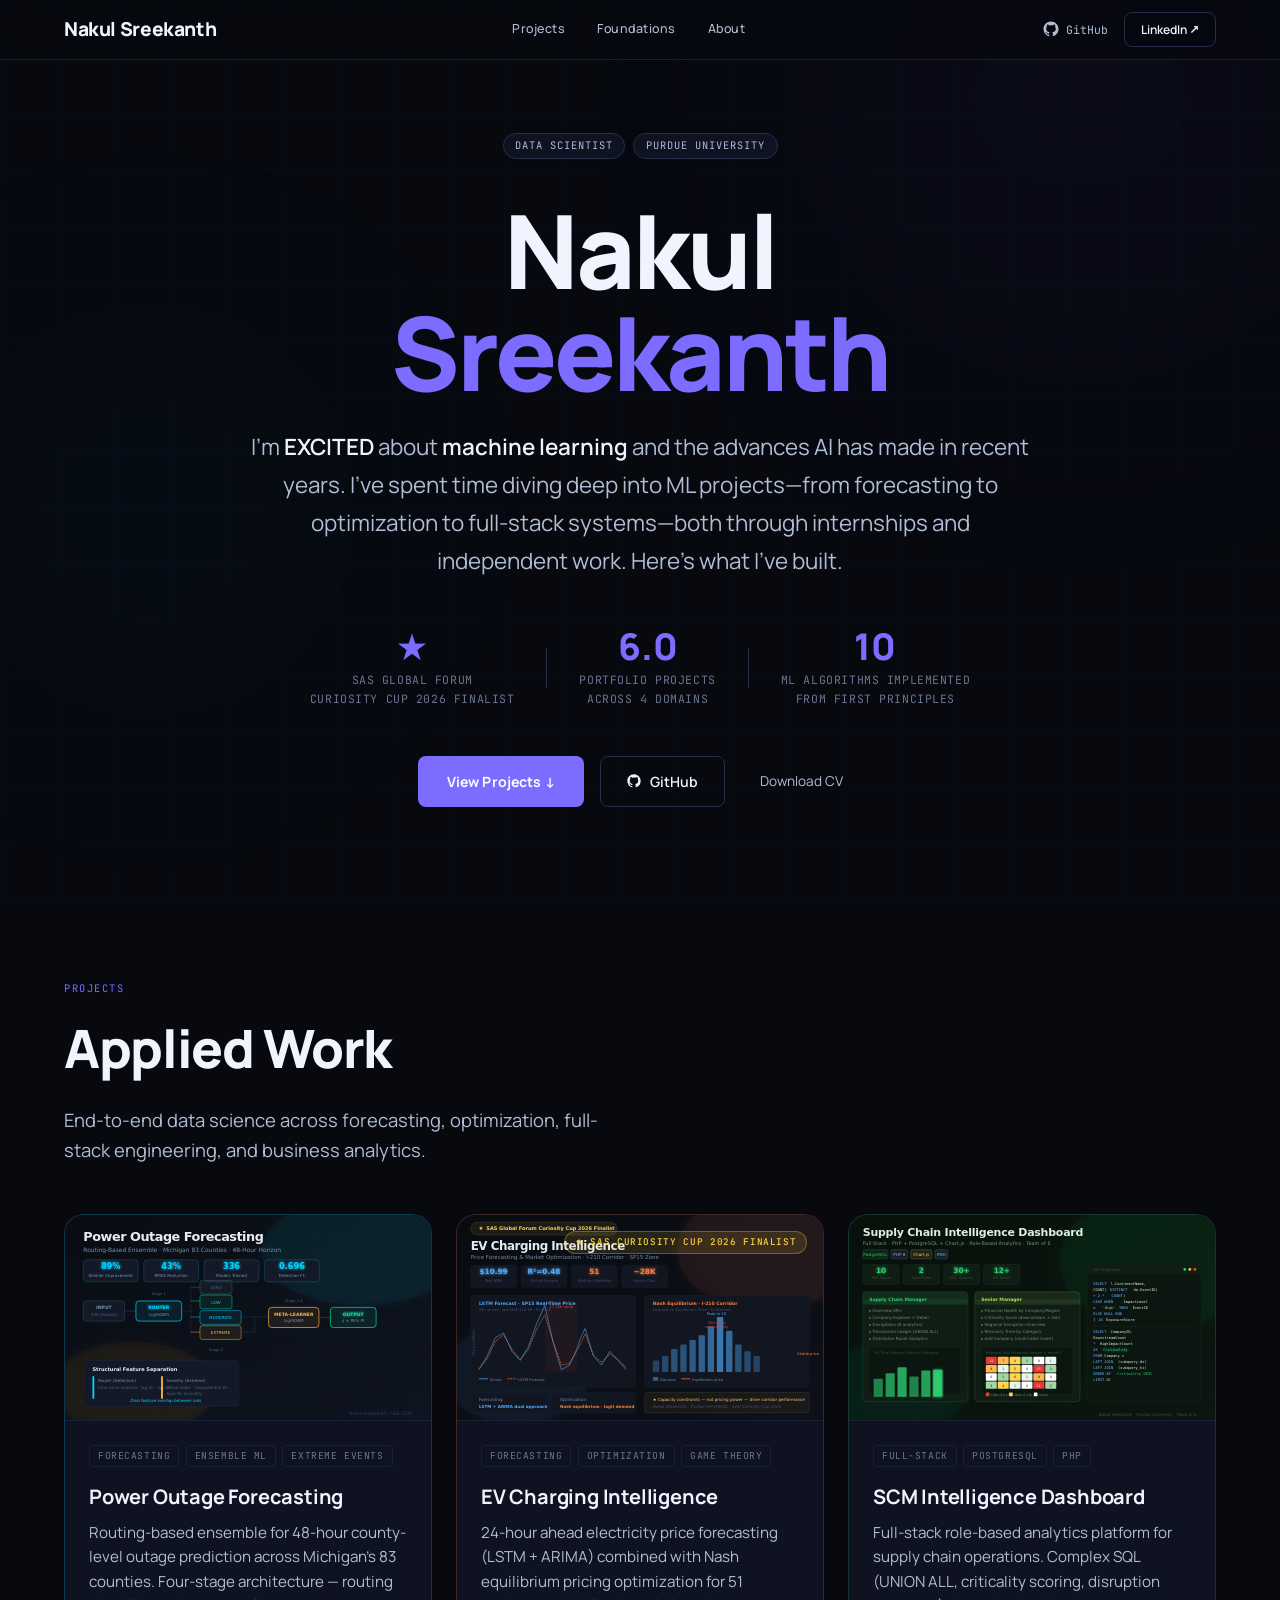
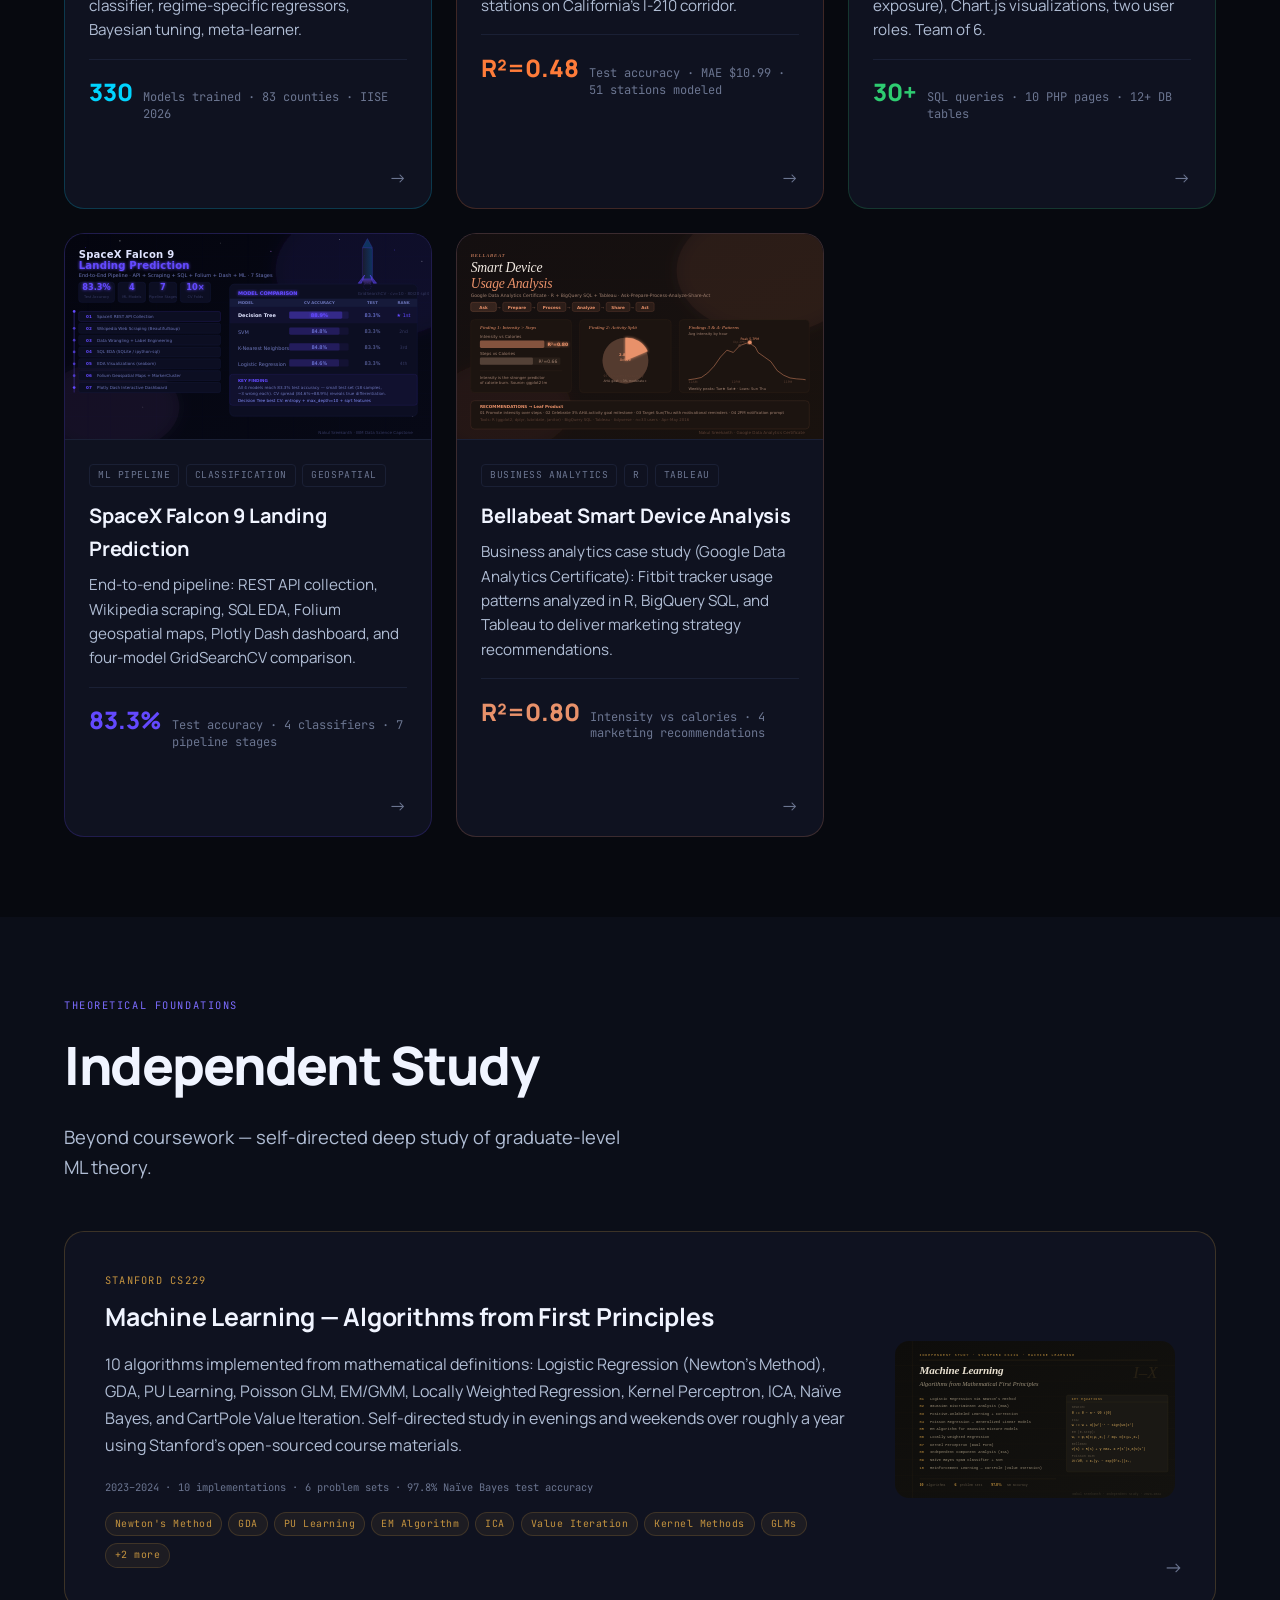
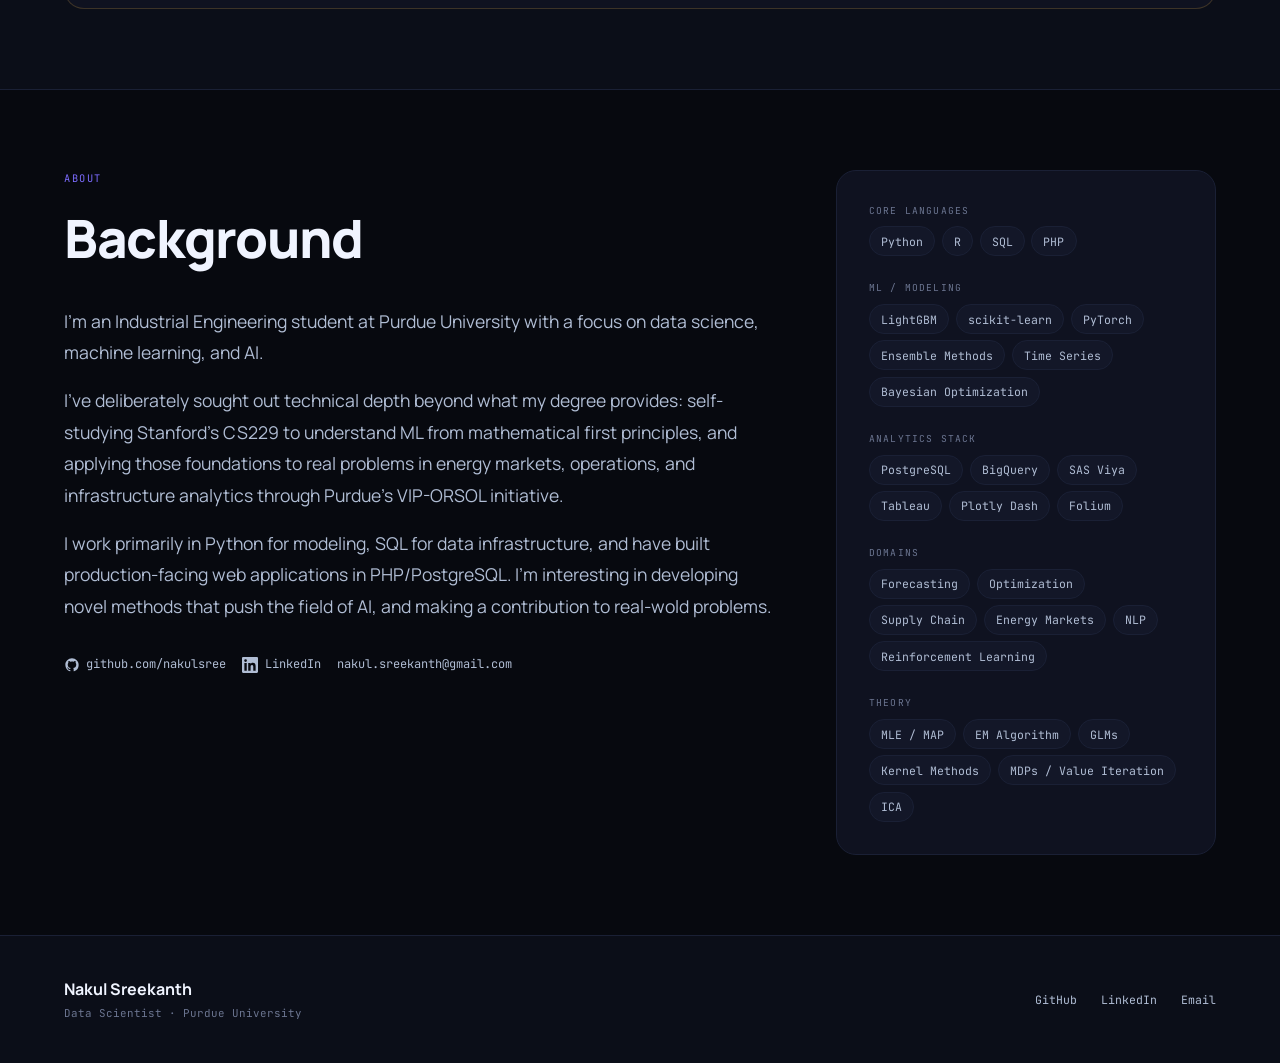
==== commit 8cce5e0c: "Replace 10+ with 'Over 10' to avoid character rendering issues" ====
--- a/index.html
+++ b/index.html
@@ -116,7 +116,7 @@
           </div>
           <div class="hh-div" aria-hidden="true"></div>
           <div class="hh-item">
-            <div class="hh-val" data-suffix="+">10</div>
+            <div class="hh-val">Over 10</div>
             <div class="hh-label">
               ML algorithms implemented<br />from first principles
             </div>
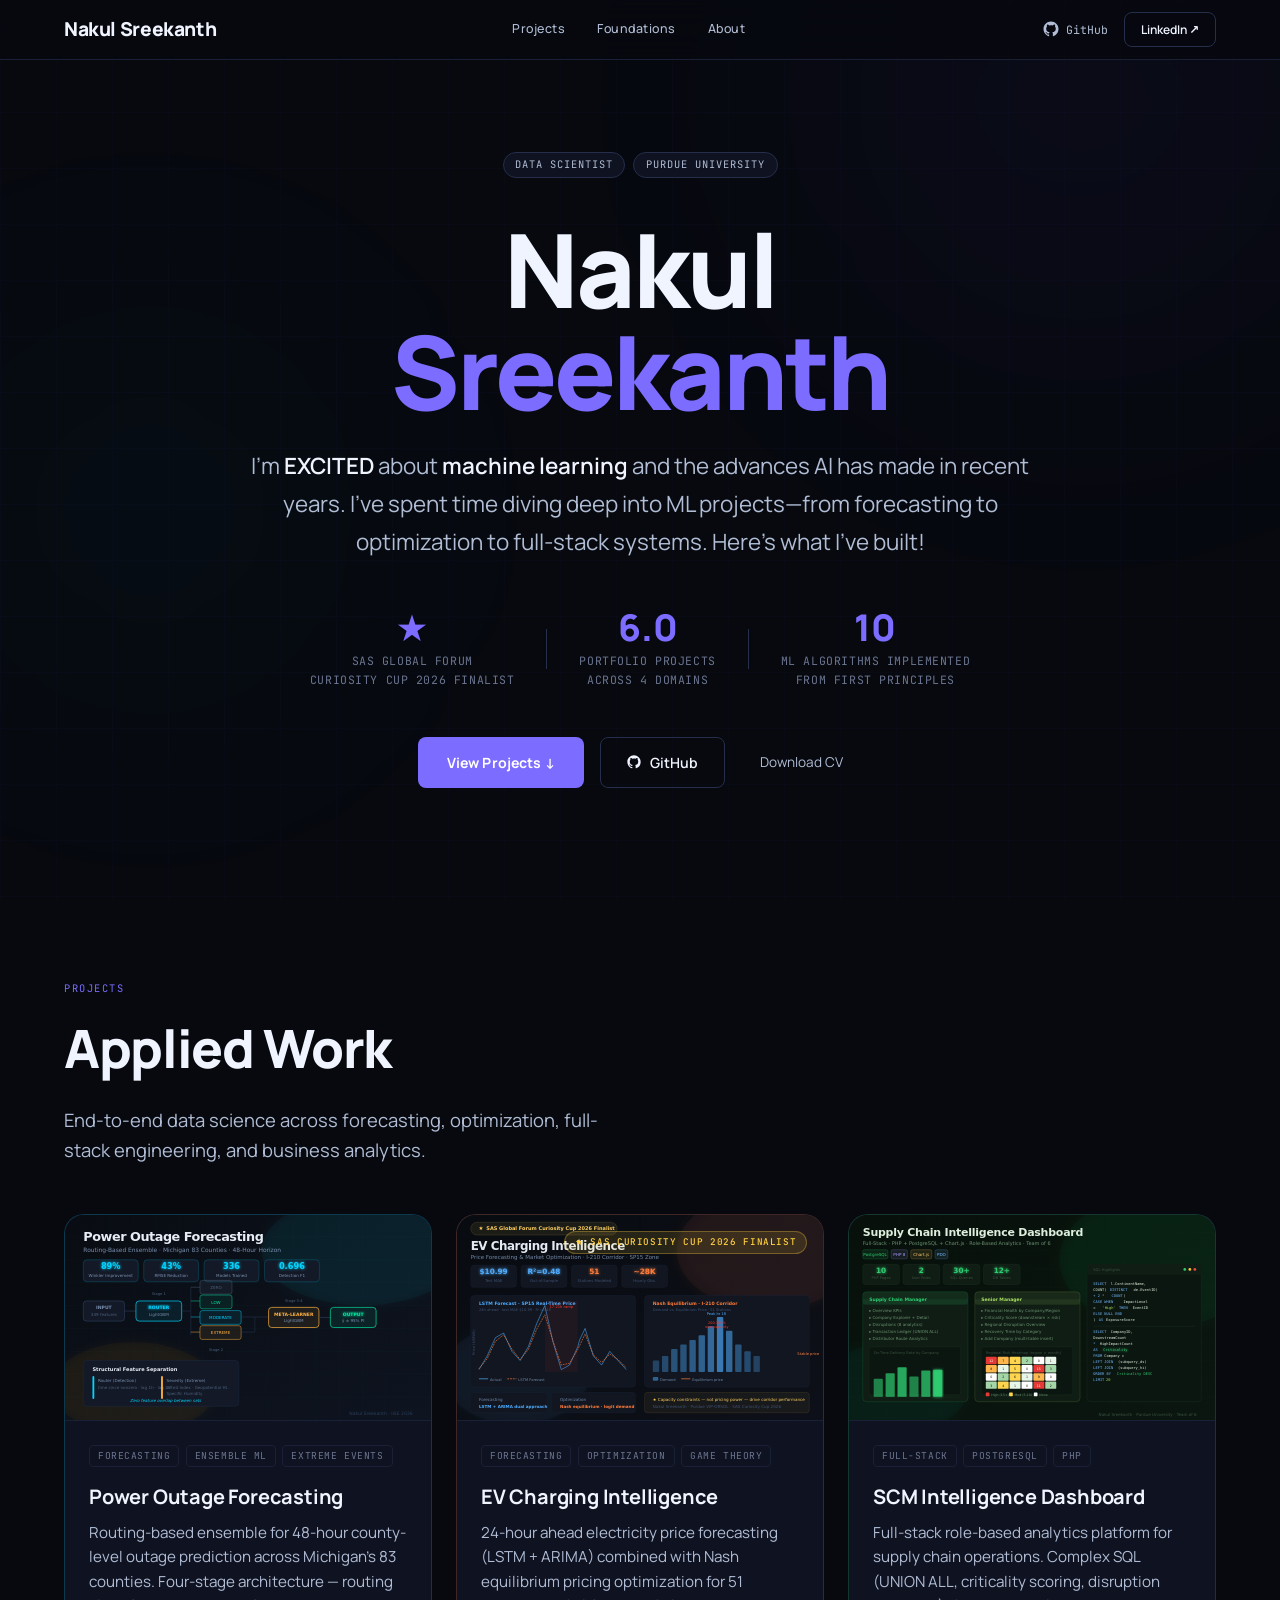
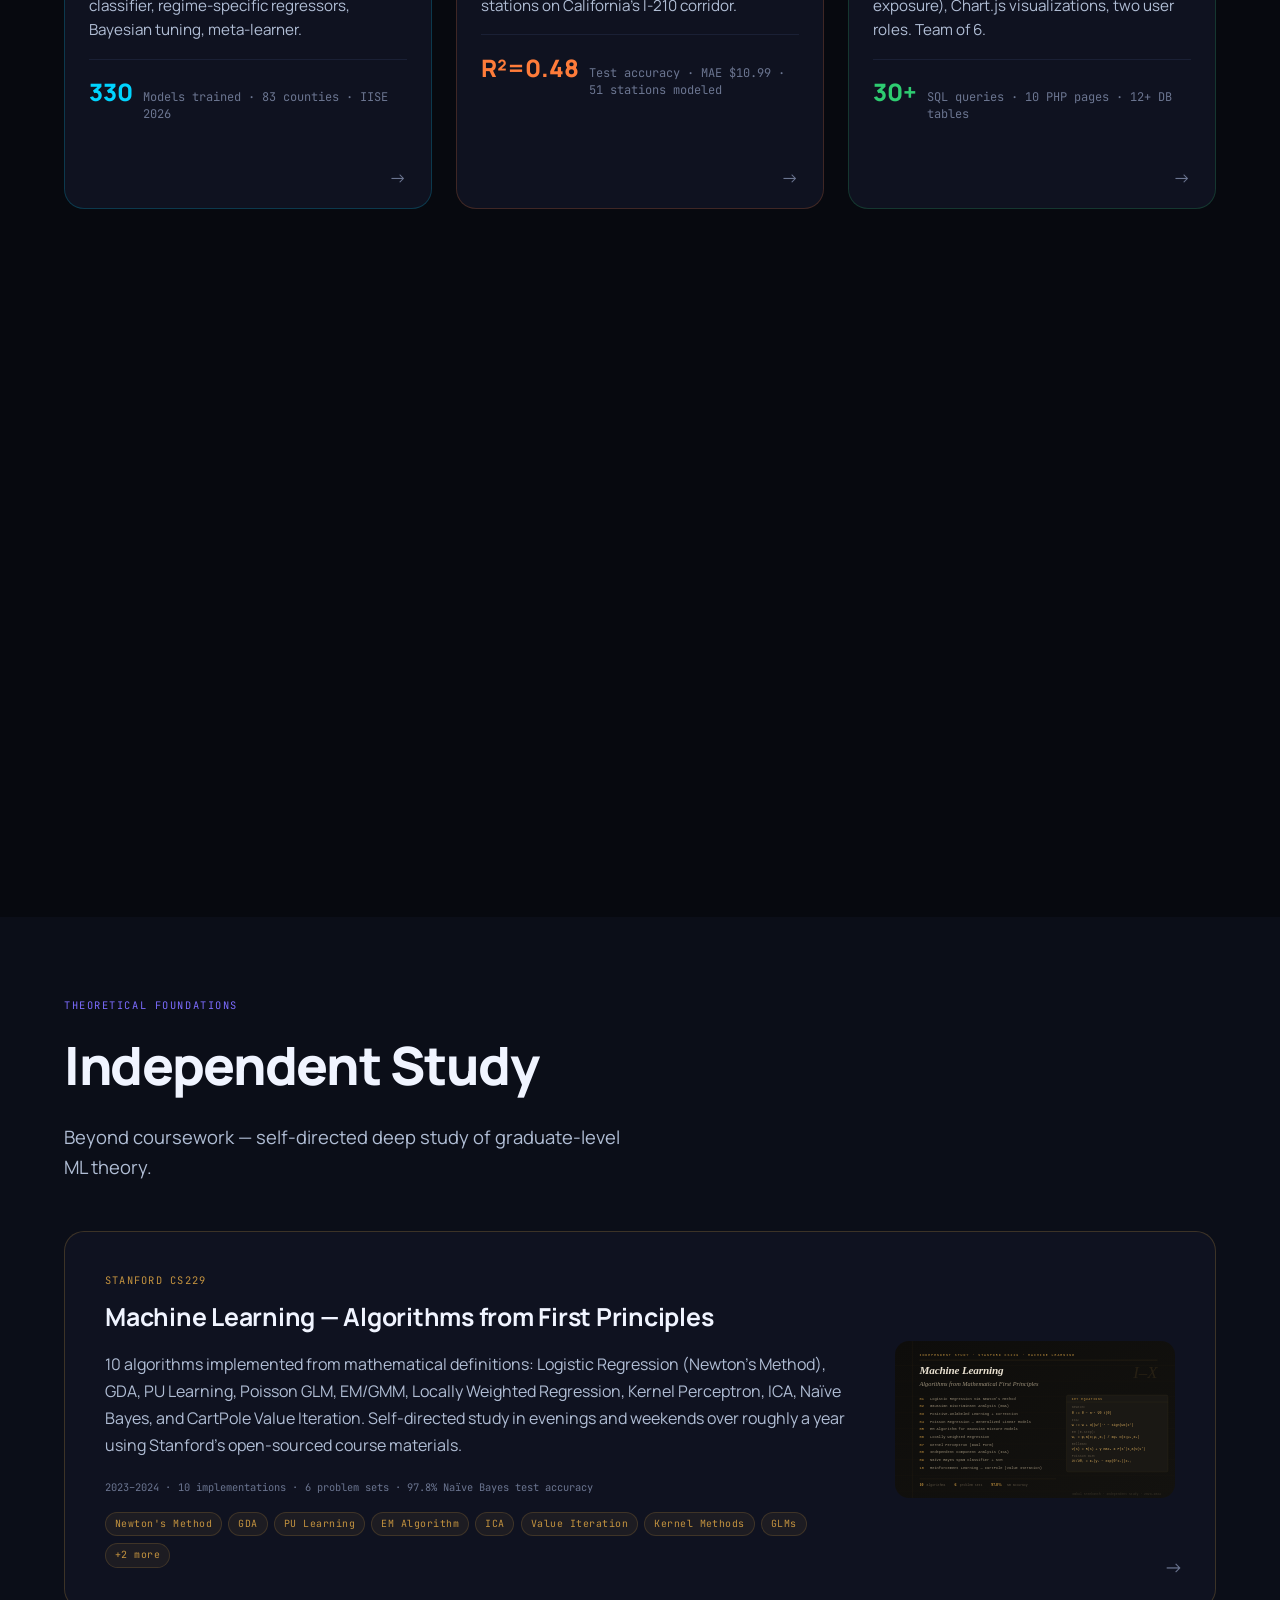
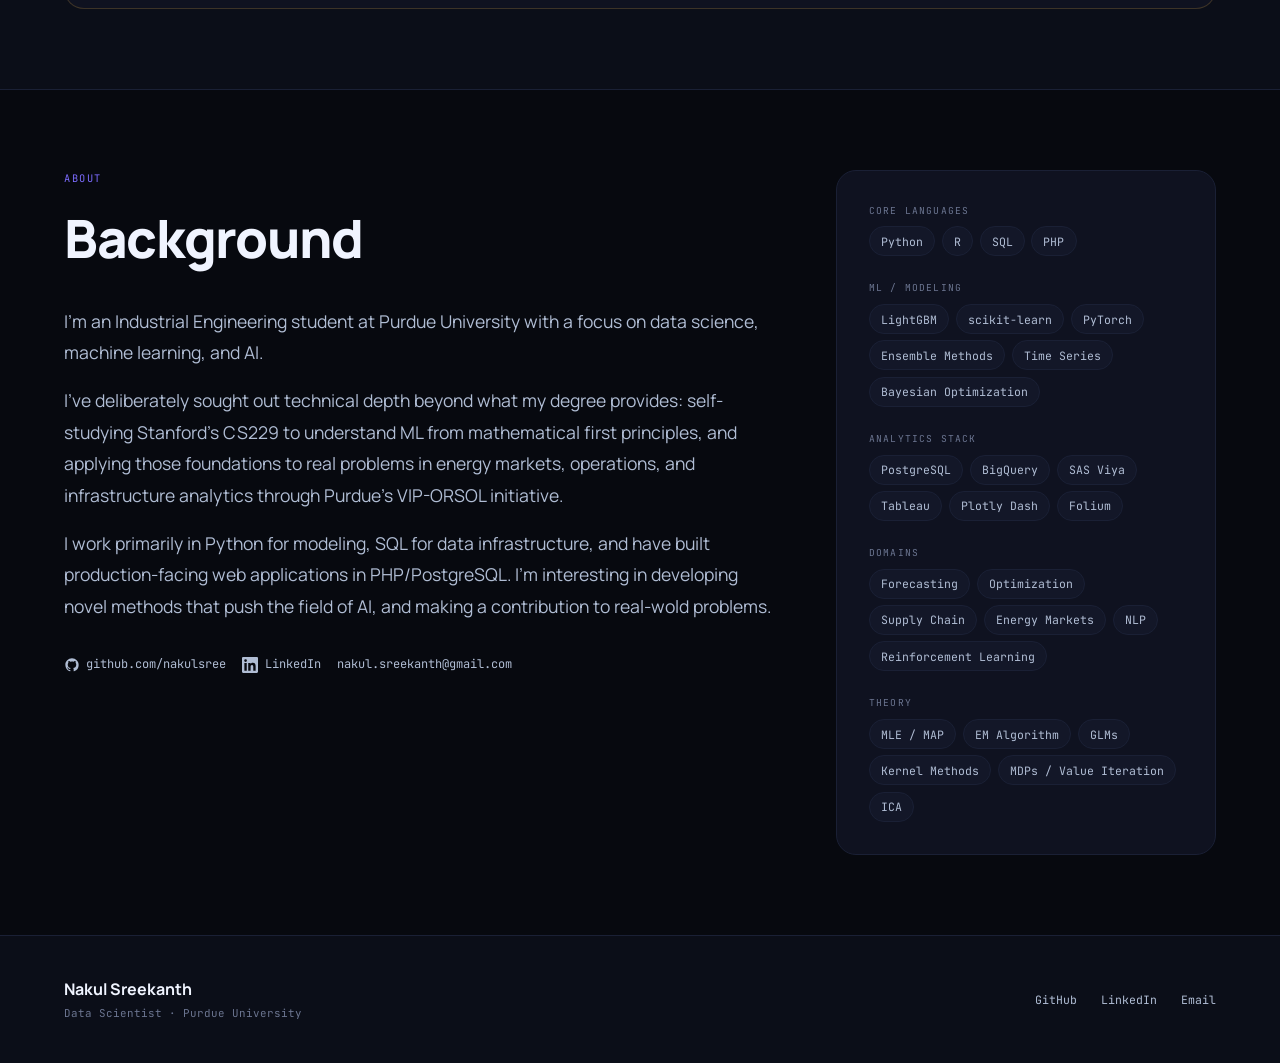
==== commit f0e94105: "Trying >" ====
--- a/index.html
+++ b/index.html
@@ -98,8 +98,8 @@
         <p class="hero-tagline">
           I'm <em>EXCITED</em> about <em>machine learning</em> and the advances
           AI has made in recent years. I've spent time diving deep into ML
-          projects—from forecasting to optimization to full-stack systems—both
-          through internships and independent work. Here's what I've built.
+          projects—from forecasting to optimization to full-stack systems.
+          Here's what I've built!
         </p>
 
         <div class="hero-highlights">
@@ -116,7 +116,7 @@
           </div>
           <div class="hh-div" aria-hidden="true"></div>
           <div class="hh-item">
-            <div class="hh-val">Over 10</div>
+            <div class="hh-val">>10</div>
             <div class="hh-label">
               ML algorithms implemented<br />from first principles
             </div>
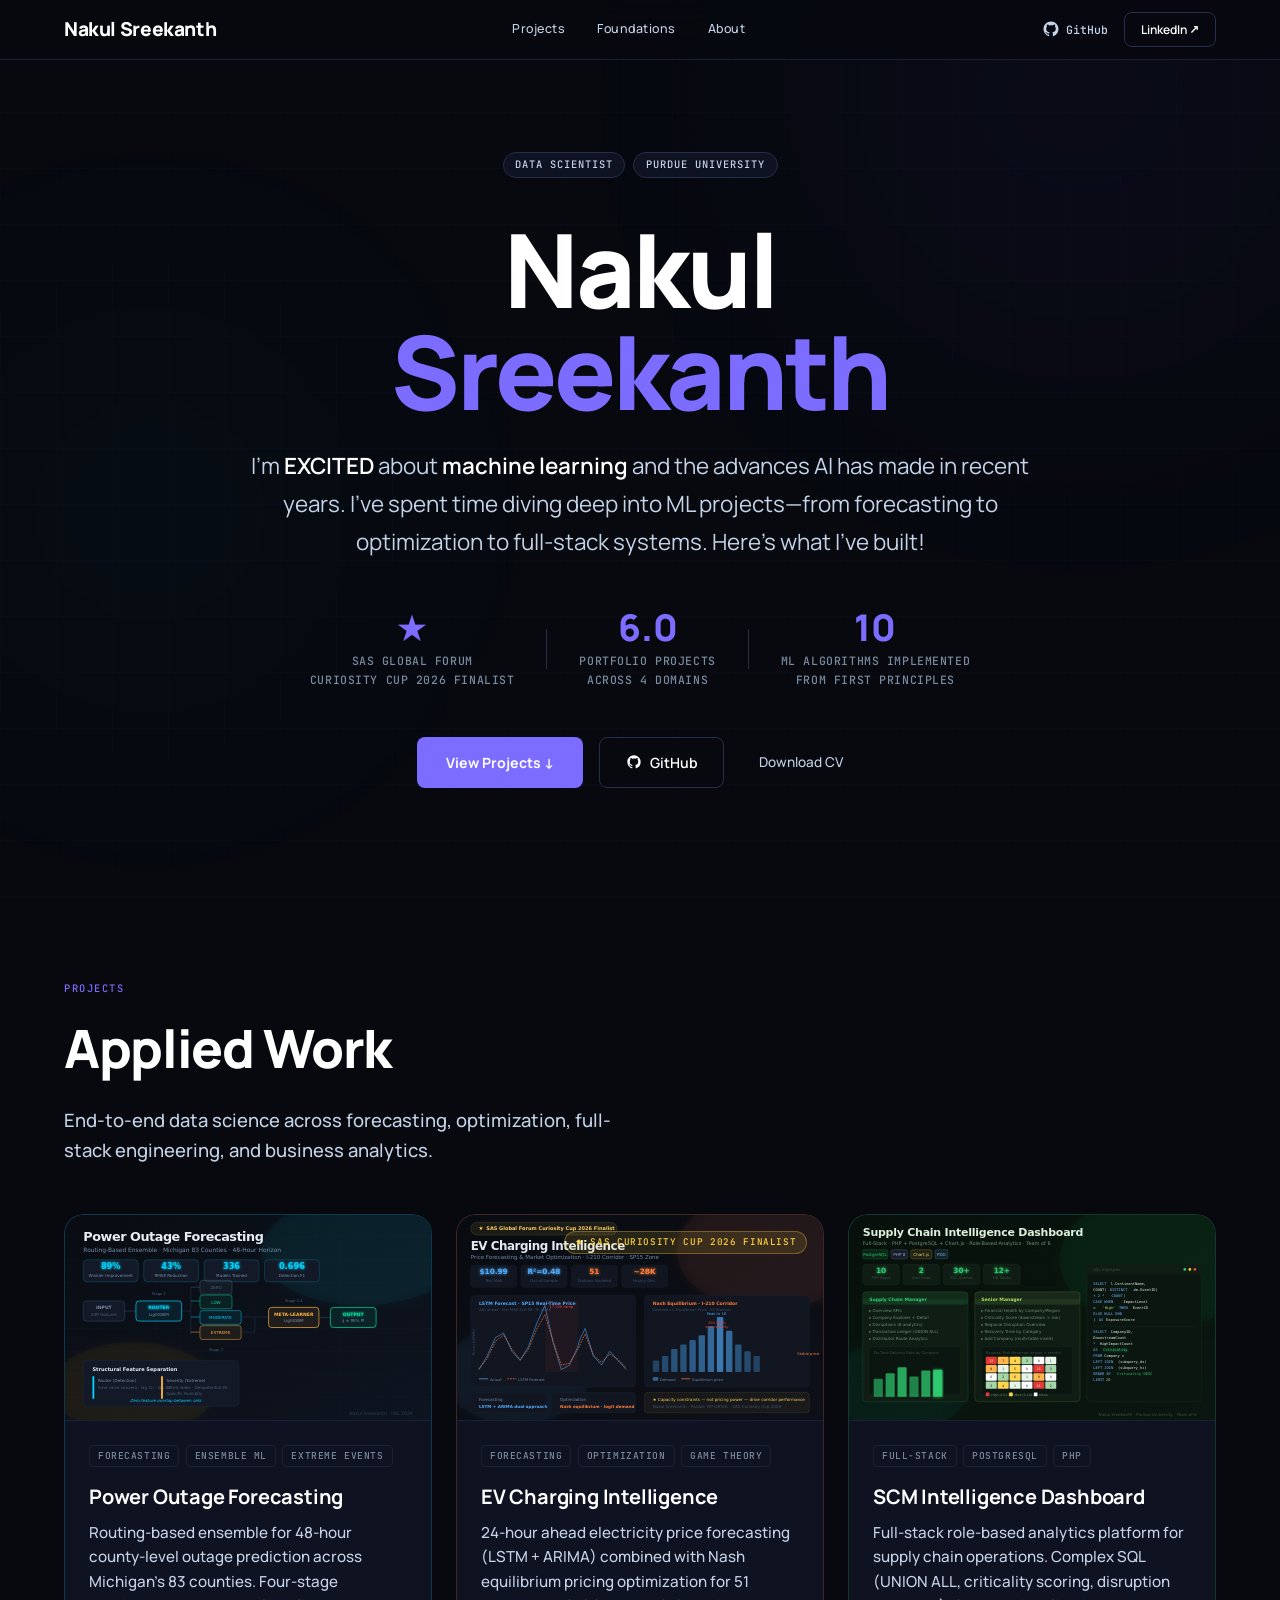
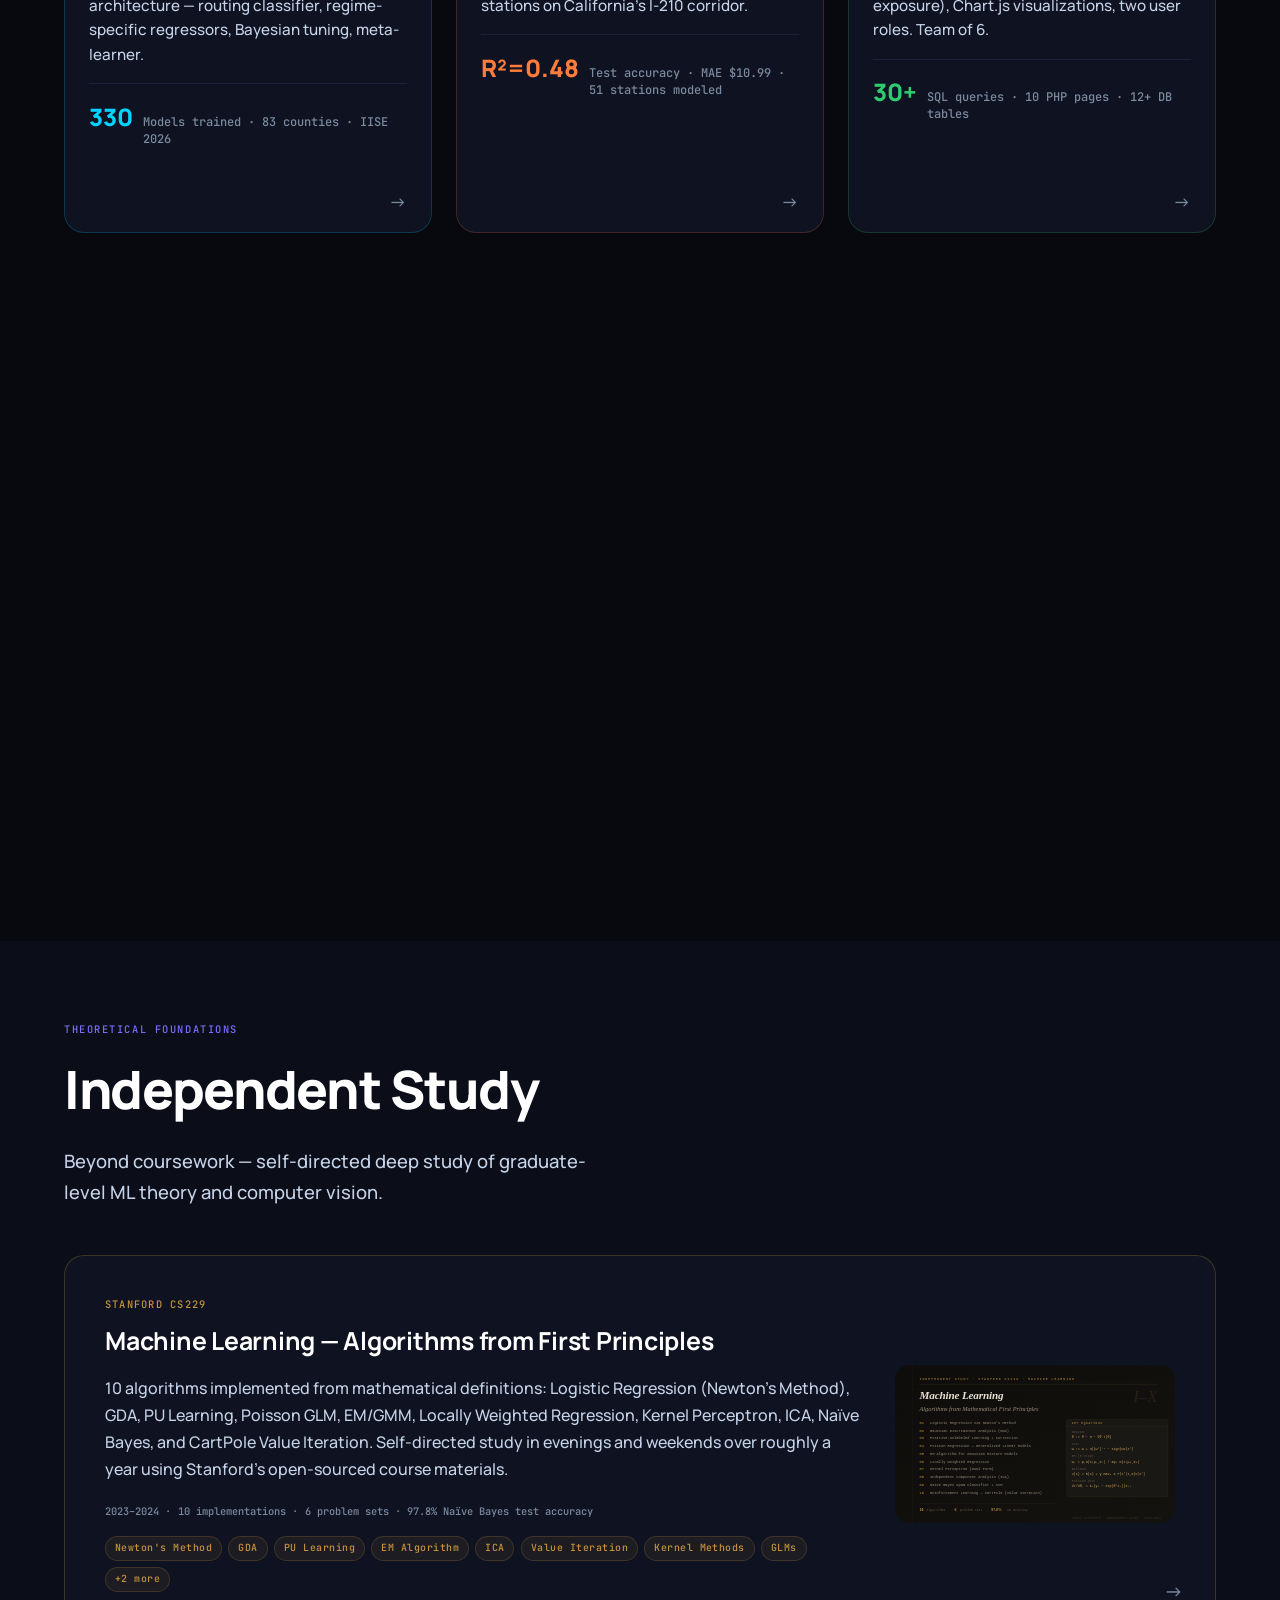
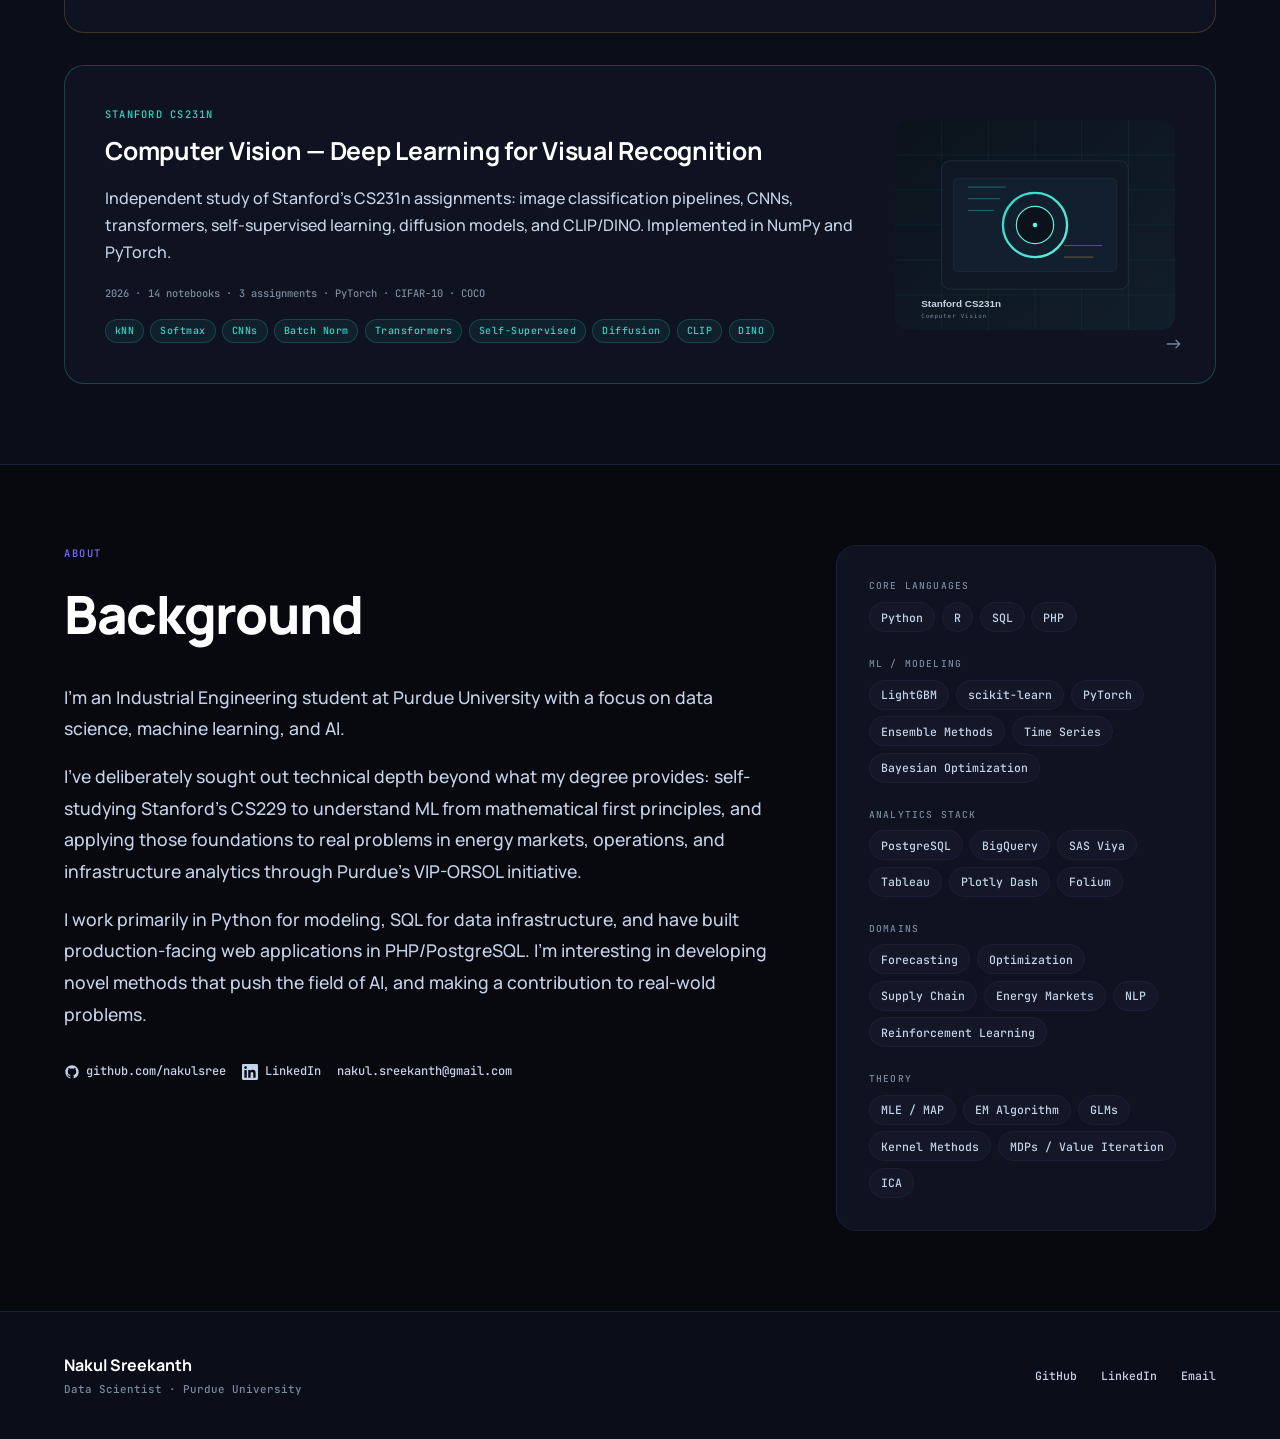
==== commit a491a6a5: "Adding Computer Vision Course" ====
--- a/index.html
+++ b/index.html
@@ -357,53 +357,97 @@
           <h2 id="foundations-heading">Independent Study</h2>
           <p class="section-desc">
             Beyond coursework — self-directed deep study of graduate-level ML
-            theory.
+            theory and computer vision.
           </p>
         </div>
 
-        <a
-          href="cs229-independent-study/cs229-independent-study.html"
-          class="foundations-card"
-          aria-label="Stanford CS229 Independent Study"
-        >
-          <div class="fc-left">
-            <div class="fc-course">Stanford CS229</div>
-            <h3 class="fc-title">
-              Machine Learning — Algorithms from First Principles
-            </h3>
-            <p class="fc-desc">
-              10 algorithms implemented from mathematical definitions: Logistic
-              Regression (Newton's Method), GDA, PU Learning, Poisson GLM,
-              EM/GMM, Locally Weighted Regression, Kernel Perceptron, ICA, Naïve
-              Bayes, and CartPole Value Iteration. Self-directed study in
-              evenings and weekends over roughly a year using Stanford's
-              open-sourced course materials.
-            </p>
-            <div class="fc-meta">
-              <span>2023–2024</span>
-              <span>·</span>
-              <span>10 implementations</span>
-              <span>·</span>
-              <span>6 problem sets</span>
-              <span>·</span>
-              <span>97.8% Naïve Bayes test accuracy</span>
-            </div>
-            <div class="fc-topics">
-              <span>Newton's Method</span><span>GDA</span
-              ><span>PU Learning</span> <span>EM Algorithm</span><span>ICA</span
-              ><span>Value Iteration</span> <span>Kernel Methods</span
-              ><span>GLMs</span><span>+2 more</span>
-            </div>
-          </div>
-          <div class="fc-right">
-            <img
-              src="cs229-independent-study/assets/images/cs229-independent-study-thumbnail.svg"
-              alt="CS229 study thumbnail showing 10 algorithm list and key equations"
-              loading="lazy"
-            />
-          </div>
-          <div class="fc-arrow" aria-hidden="true">→</div>
-        </a>
+        <div class="foundations-grid">
+          <a
+            href="cs229-independent-study/cs229-independent-study.html"
+            class="foundations-card"
+            aria-label="Stanford CS229 Independent Study"
+          >
+            <div class="fc-left">
+              <div class="fc-course">Stanford CS229</div>
+              <h3 class="fc-title">
+                Machine Learning — Algorithms from First Principles
+              </h3>
+              <p class="fc-desc">
+                10 algorithms implemented from mathematical definitions:
+                Logistic Regression (Newton's Method), GDA, PU Learning,
+                Poisson GLM, EM/GMM, Locally Weighted Regression, Kernel
+                Perceptron, ICA, Naïve Bayes, and CartPole Value Iteration.
+                Self-directed study in evenings and weekends over roughly a
+                year using Stanford's open-sourced course materials.
+              </p>
+              <div class="fc-meta">
+                <span>2023–2024</span>
+                <span>·</span>
+                <span>10 implementations</span>
+                <span>·</span>
+                <span>6 problem sets</span>
+                <span>·</span>
+                <span>97.8% Naïve Bayes test accuracy</span>
+              </div>
+              <div class="fc-topics">
+                <span>Newton's Method</span><span>GDA</span
+                ><span>PU Learning</span> <span>EM Algorithm</span><span>ICA</span
+                ><span>Value Iteration</span> <span>Kernel Methods</span
+                ><span>GLMs</span><span>+2 more</span>
+              </div>
+            </div>
+            <div class="fc-right">
+              <img
+                src="cs229-independent-study/assets/images/cs229-independent-study-thumbnail.svg"
+                alt="CS229 study thumbnail showing 10 algorithm list and key equations"
+                loading="lazy"
+              />
+            </div>
+            <div class="fc-arrow" aria-hidden="true">→</div>
+          </a>
+
+          <a
+            href="cs231n-computer-vision/cs231n-computer-vision.html"
+            class="foundations-card fc-cv"
+            aria-label="Stanford CS231n Computer Vision Independent Study"
+          >
+            <div class="fc-left">
+              <div class="fc-course">Stanford CS231n</div>
+              <h3 class="fc-title">
+                Computer Vision — Deep Learning for Visual Recognition
+              </h3>
+              <p class="fc-desc">
+                Independent study of Stanford's CS231n assignments: image
+                classification pipelines, CNNs, transformers, self-supervised
+                learning, diffusion models, and CLIP/DINO. Implemented in
+                NumPy and PyTorch.
+              </p>
+              <div class="fc-meta">
+                <span>2026</span>
+                <span>·</span>
+                <span>14 notebooks</span>
+                <span>·</span>
+                <span>3 assignments</span>
+                <span>·</span>
+                <span>PyTorch · CIFAR-10 · COCO</span>
+              </div>
+              <div class="fc-topics">
+                <span>kNN</span><span>Softmax</span><span>CNNs</span>
+                <span>Batch Norm</span><span>Transformers</span>
+                <span>Self-Supervised</span><span>Diffusion</span>
+                <span>CLIP</span><span>DINO</span>
+              </div>
+            </div>
+            <div class="fc-right">
+              <img
+                src="cs231n-computer-vision/assets/images/cs231n-computer-vision-thumbnail.svg"
+                alt="CS231n study thumbnail showing a stylized camera lens"
+                loading="lazy"
+              />
+            </div>
+            <div class="fc-arrow" aria-hidden="true">→</div>
+          </a>
+        </div>
       </div>
     </section>
 
--- a/assets/css/index.css
+++ b/assets/css/index.css
@@ -12,9 +12,9 @@
   --border: #1a2035;
   --border-2: #252e4a;
 
-  --text: #f0f4ff;
-  --text-2: #b0bdd4;
-  --text-3: #6b7590;
+  --text: #ffffff;
+  --text-2: #c5d3e8;
+  --text-3: #7a8a9f;
 
   /* Project accent colors */
   --c-outage: #00d4ff;
@@ -48,6 +48,7 @@
   background: var(--bg);
   color: var(--text);
   font-family: var(--font-head);
+  font-weight: 500;
   line-height: 1.65;
   overflow-x: hidden;
 }
@@ -571,18 +572,37 @@
   background: var(--bg-2);
 }
 
-.foundations-card {
+.foundations-grid {
   display: grid;
   gap: 2rem;
+}
+
+.foundations-card {
+  --fc-accent: #c4933f;
+  --fc-accent-soft: rgba(196, 147, 63, 0.25);
+  --fc-accent-strong: rgba(196, 147, 63, 0.5);
+  --fc-accent-glow: rgba(196, 147, 63, 0.08);
+  --fc-accent-chip: rgba(196, 147, 63, 0.08);
+  --fc-accent-border: rgba(196, 147, 63, 0.2);
+  display: grid;
+  gap: 2rem;
   align-items: center;
   background: var(--bg-card);
-  border: 1px solid rgba(196, 147, 63, 0.25);
+  border: 1px solid var(--fc-accent-soft);
   border-radius: var(--rx);
   padding: 2.5rem;
   text-decoration: none;
   color: inherit;
   position: relative;
   transition: all var(--t);
+}
+.foundations-card.fc-cv {
+  --fc-accent: #2fd7c4;
+  --fc-accent-soft: rgba(47, 215, 196, 0.25);
+  --fc-accent-strong: rgba(47, 215, 196, 0.5);
+  --fc-accent-glow: rgba(47, 215, 196, 0.08);
+  --fc-accent-chip: rgba(47, 215, 196, 0.08);
+  --fc-accent-border: rgba(47, 215, 196, 0.2);
 }
 @media (min-width: 800px) {
   .foundations-card {
@@ -590,9 +610,9 @@
   }
 }
 .foundations-card:hover {
-  border-color: rgba(196, 147, 63, 0.5);
+  border-color: var(--fc-accent-strong);
   transform: translateY(-3px);
-  box-shadow: 0 12px 40px rgba(196, 147, 63, 0.08);
+  box-shadow: 0 12px 40px var(--fc-accent-glow);
 }
 
 .fc-course {
@@ -600,7 +620,7 @@
   font-size: 0.65rem;
   letter-spacing: 0.12em;
   text-transform: uppercase;
-  color: #c4933f;
+  color: var(--fc-accent);
   margin-bottom: 0.5rem;
 }
 .fc-title {
@@ -636,9 +656,9 @@
   font-size: 0.62rem;
   letter-spacing: 0.05em;
   padding: 0.2rem 0.55rem;
-  background: rgba(196, 147, 63, 0.08);
-  border: 1px solid rgba(196, 147, 63, 0.2);
-  color: #c4933f;
+  background: var(--fc-accent-chip);
+  border: 1px solid var(--fc-accent-border);
+  color: var(--fc-accent);
   border-radius: 999px;
 }
 .fc-right {
@@ -661,7 +681,7 @@
     transform var(--t);
 }
 .foundations-card:hover .fc-arrow {
-  color: #c4933f;
+  color: var(--fc-accent);
   transform: translateX(4px);
 }
 
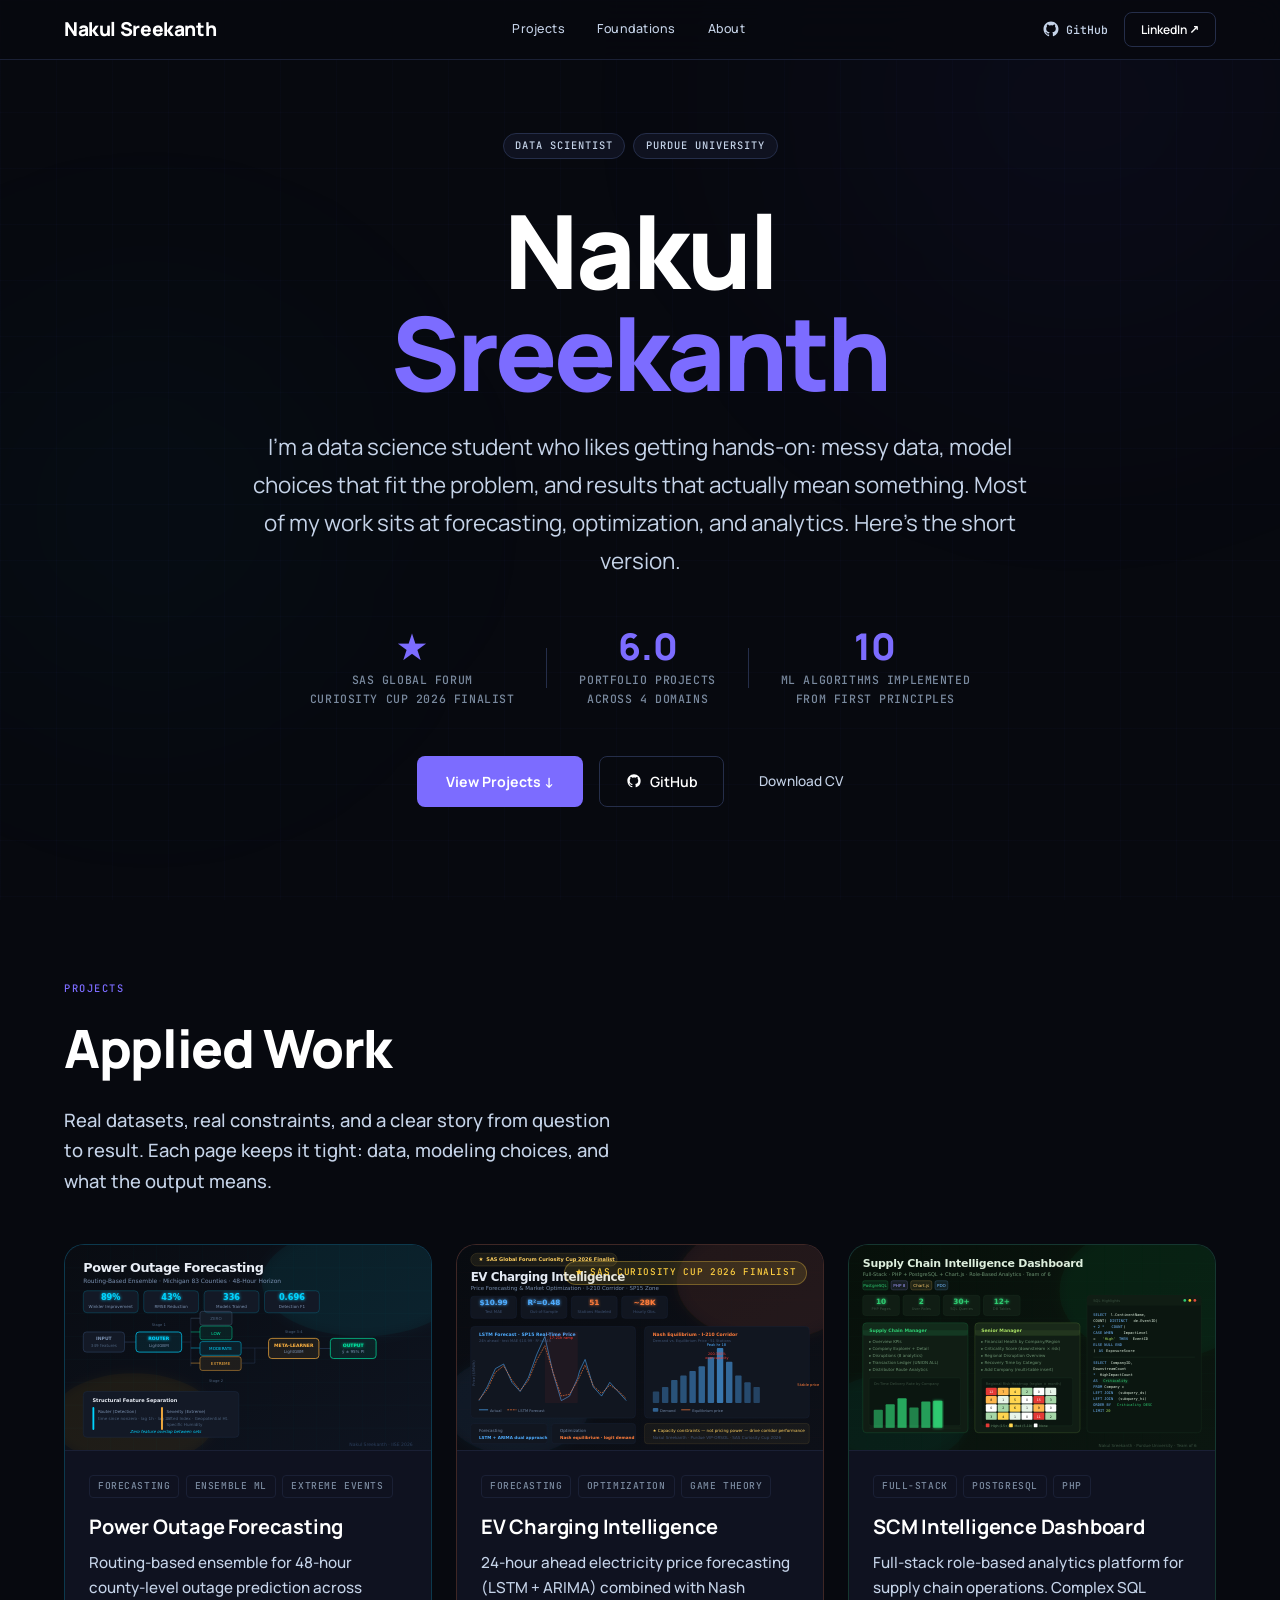
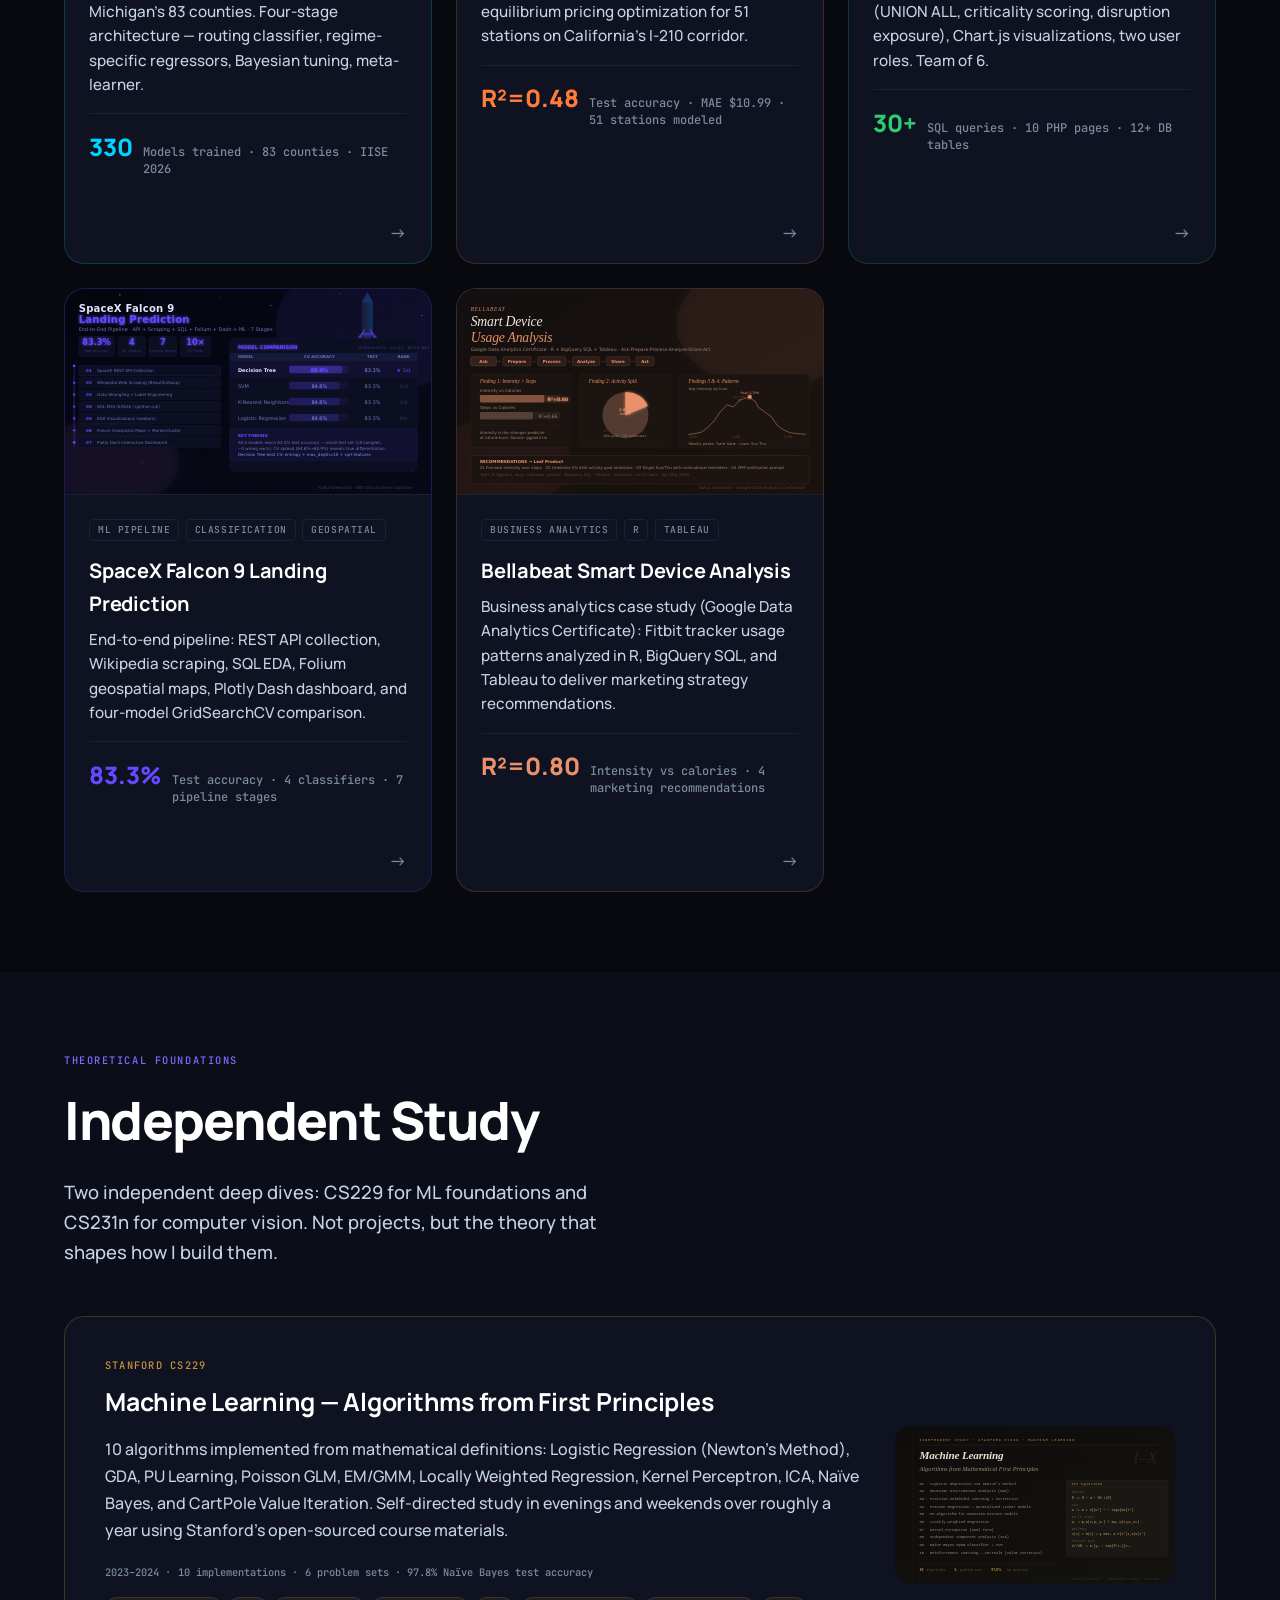
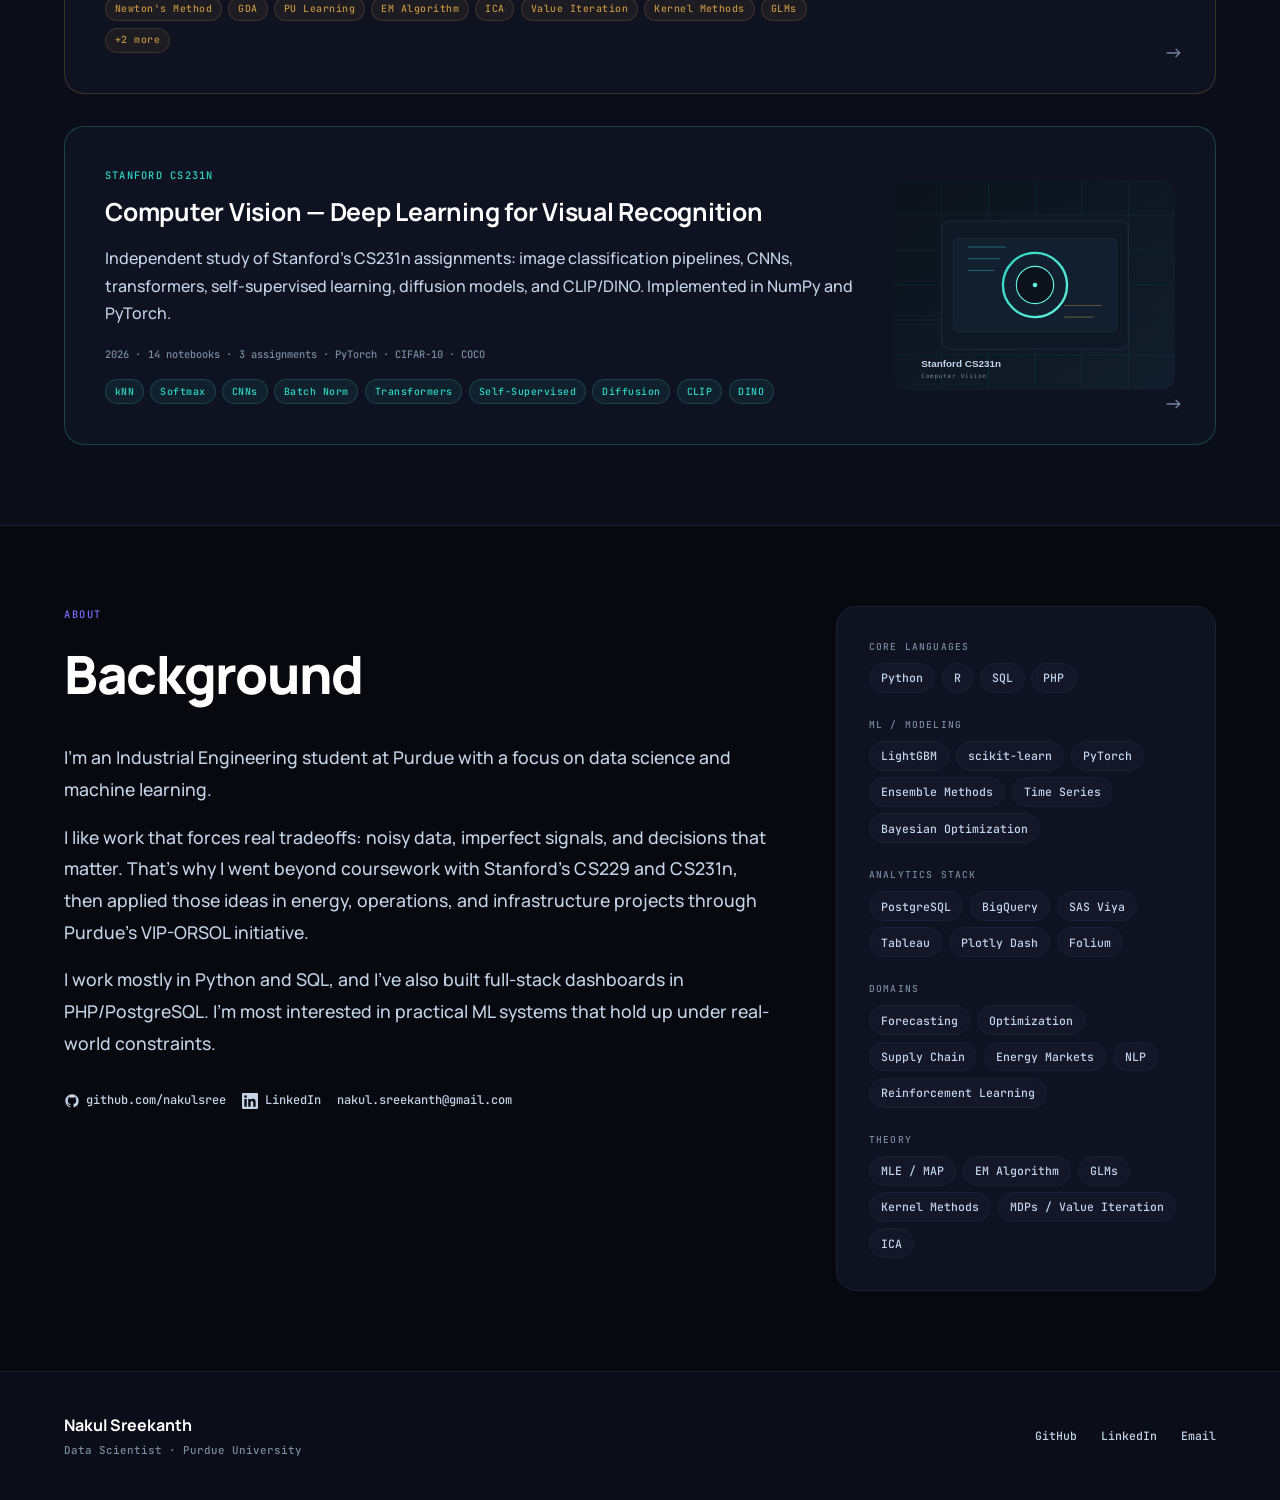
==== commit 7f8e3ffa: "Rewriting some sections" ====
--- a/index.html
+++ b/index.html
@@ -96,10 +96,10 @@
         </h1>
 
         <p class="hero-tagline">
-          I'm <em>EXCITED</em> about <em>machine learning</em> and the advances
-          AI has made in recent years. I've spent time diving deep into ML
-          projects—from forecasting to optimization to full-stack systems.
-          Here's what I've built!
+          I'm a data science student who likes getting hands-on: messy data,
+          model choices that fit the problem, and results that actually mean
+          something. Most of my work sits at forecasting, optimization, and
+          analytics. Here's the short version.
         </p>
 
         <div class="hero-highlights">
@@ -161,8 +161,9 @@
           <div class="section-label">Projects</div>
           <h2 id="projects-heading">Applied Work</h2>
           <p class="section-desc">
-            End-to-end data science across forecasting, optimization, full-stack
-            engineering, and business analytics.
+            Real datasets, real constraints, and a clear story from question to
+            result. Each page keeps it tight: data, modeling choices, and what
+            the output means.
           </p>
         </div>
 
@@ -356,8 +357,9 @@
           <div class="section-label">Theoretical Foundations</div>
           <h2 id="foundations-heading">Independent Study</h2>
           <p class="section-desc">
-            Beyond coursework — self-directed deep study of graduate-level ML
-            theory and computer vision.
+            Two independent deep dives: CS229 for ML foundations and CS231n for
+            computer vision. Not projects, but the theory that shapes how I
+            build them.
           </p>
         </div>
 
@@ -374,11 +376,11 @@
               </h3>
               <p class="fc-desc">
                 10 algorithms implemented from mathematical definitions:
-                Logistic Regression (Newton's Method), GDA, PU Learning,
-                Poisson GLM, EM/GMM, Locally Weighted Regression, Kernel
-                Perceptron, ICA, Naïve Bayes, and CartPole Value Iteration.
-                Self-directed study in evenings and weekends over roughly a
-                year using Stanford's open-sourced course materials.
+                Logistic Regression (Newton's Method), GDA, PU Learning, Poisson
+                GLM, EM/GMM, Locally Weighted Regression, Kernel Perceptron,
+                ICA, Naïve Bayes, and CartPole Value Iteration. Self-directed
+                study in evenings and weekends over roughly a year using
+                Stanford's open-sourced course materials.
               </p>
               <div class="fc-meta">
                 <span>2023–2024</span>
@@ -391,9 +393,9 @@
               </div>
               <div class="fc-topics">
                 <span>Newton's Method</span><span>GDA</span
-                ><span>PU Learning</span> <span>EM Algorithm</span><span>ICA</span
-                ><span>Value Iteration</span> <span>Kernel Methods</span
-                ><span>GLMs</span><span>+2 more</span>
+                ><span>PU Learning</span> <span>EM Algorithm</span
+                ><span>ICA</span><span>Value Iteration</span>
+                <span>Kernel Methods</span><span>GLMs</span><span>+2 more</span>
               </div>
             </div>
             <div class="fc-right">
@@ -419,8 +421,8 @@
               <p class="fc-desc">
                 Independent study of Stanford's CS231n assignments: image
                 classification pipelines, CNNs, transformers, self-supervised
-                learning, diffusion models, and CLIP/DINO. Implemented in
-                NumPy and PyTorch.
+                learning, diffusion models, and CLIP/DINO. Implemented in NumPy
+                and PyTorch.
               </p>
               <div class="fc-meta">
                 <span>2026</span>
@@ -462,22 +464,20 @@
           <div class="section-label">About</div>
           <h2 id="about-heading">Background</h2>
           <p>
-            I'm an Industrial Engineering student at Purdue University with a
-            focus on data science, machine learning, and AI.
+            I'm an Industrial Engineering student at Purdue with a focus on data
+            science and machine learning.
           </p>
           <p>
-            I've deliberately sought out technical depth beyond what my degree
-            provides: self-studying Stanford's CS229 to understand ML from
-            mathematical first principles, and applying those foundations to
-            real problems in energy markets, operations, and infrastructure
-            analytics through Purdue's VIP-ORSOL initiative.
+            I like work that forces real tradeoffs: noisy data, imperfect
+            signals, and decisions that matter. That's why I went beyond
+            coursework with Stanford's CS229 and CS231n, then applied those
+            ideas in energy, operations, and infrastructure projects through
+            Purdue's VIP-ORSOL initiative.
           </p>
           <p>
-            I work primarily in Python for modeling, SQL for data
-            infrastructure, and have built production-facing web applications in
-            PHP/PostgreSQL. I'm interesting in developing novel methods that
-            push the field of AI, and making a contribution to real-wold
-            problems.
+            I work mostly in Python and SQL, and I've also built full-stack
+            dashboards in PHP/PostgreSQL. I'm most interested in practical ML
+            systems that hold up under real-world constraints.
           </p>
           <!-- PLACEHOLDER: Add a personal note or update this bio as appropriate -->
 
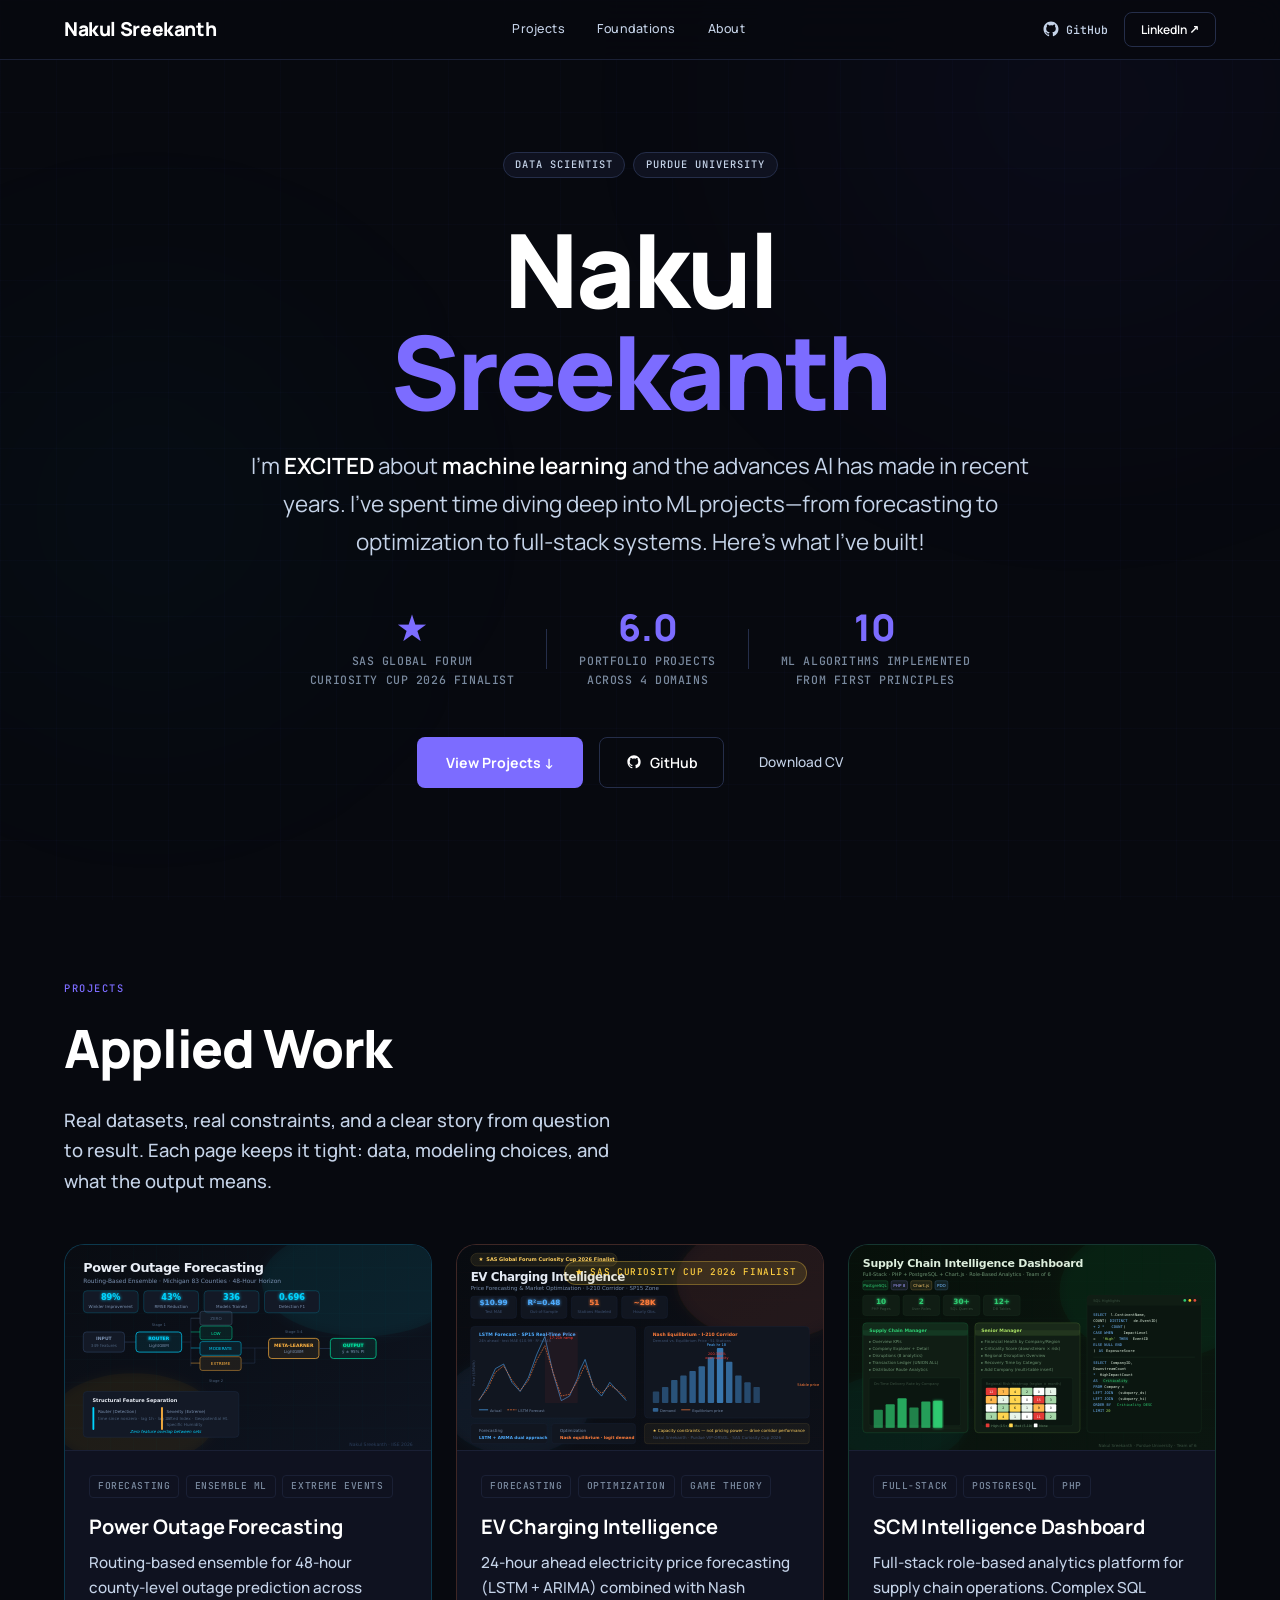
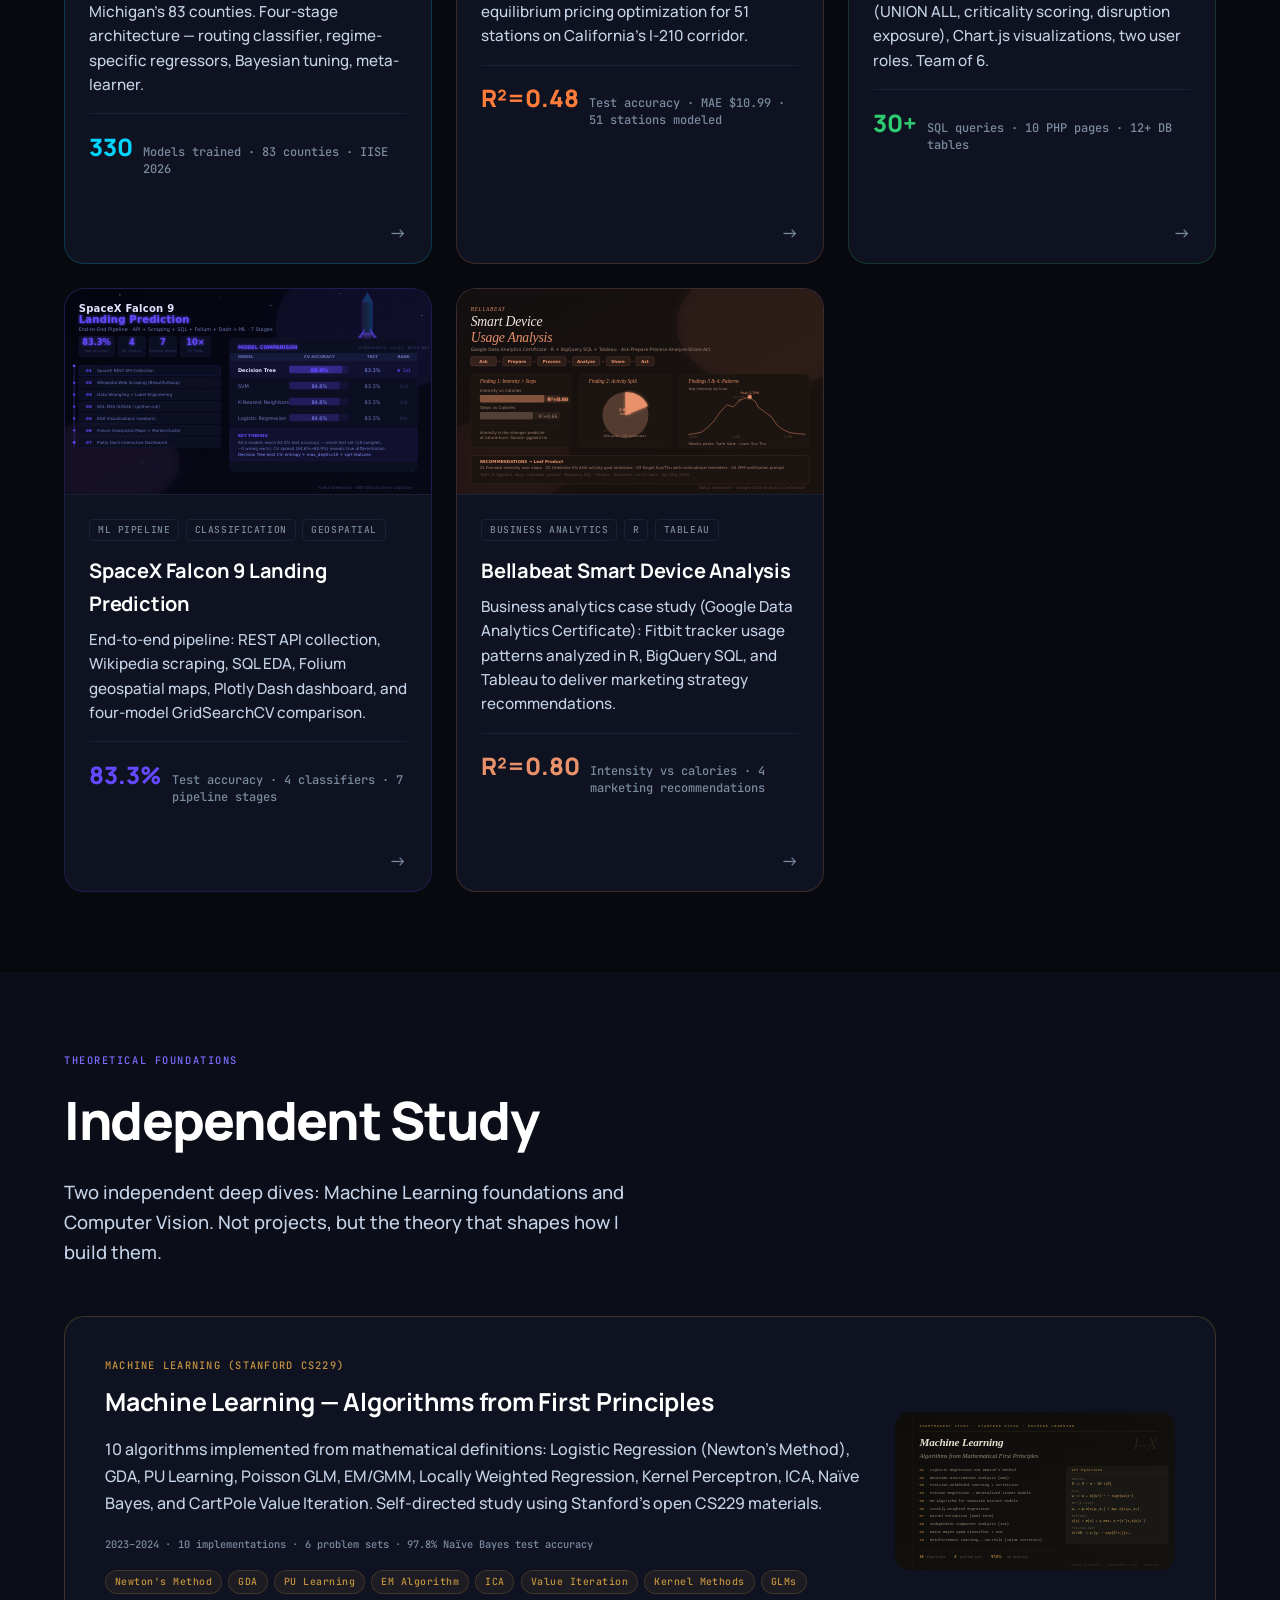
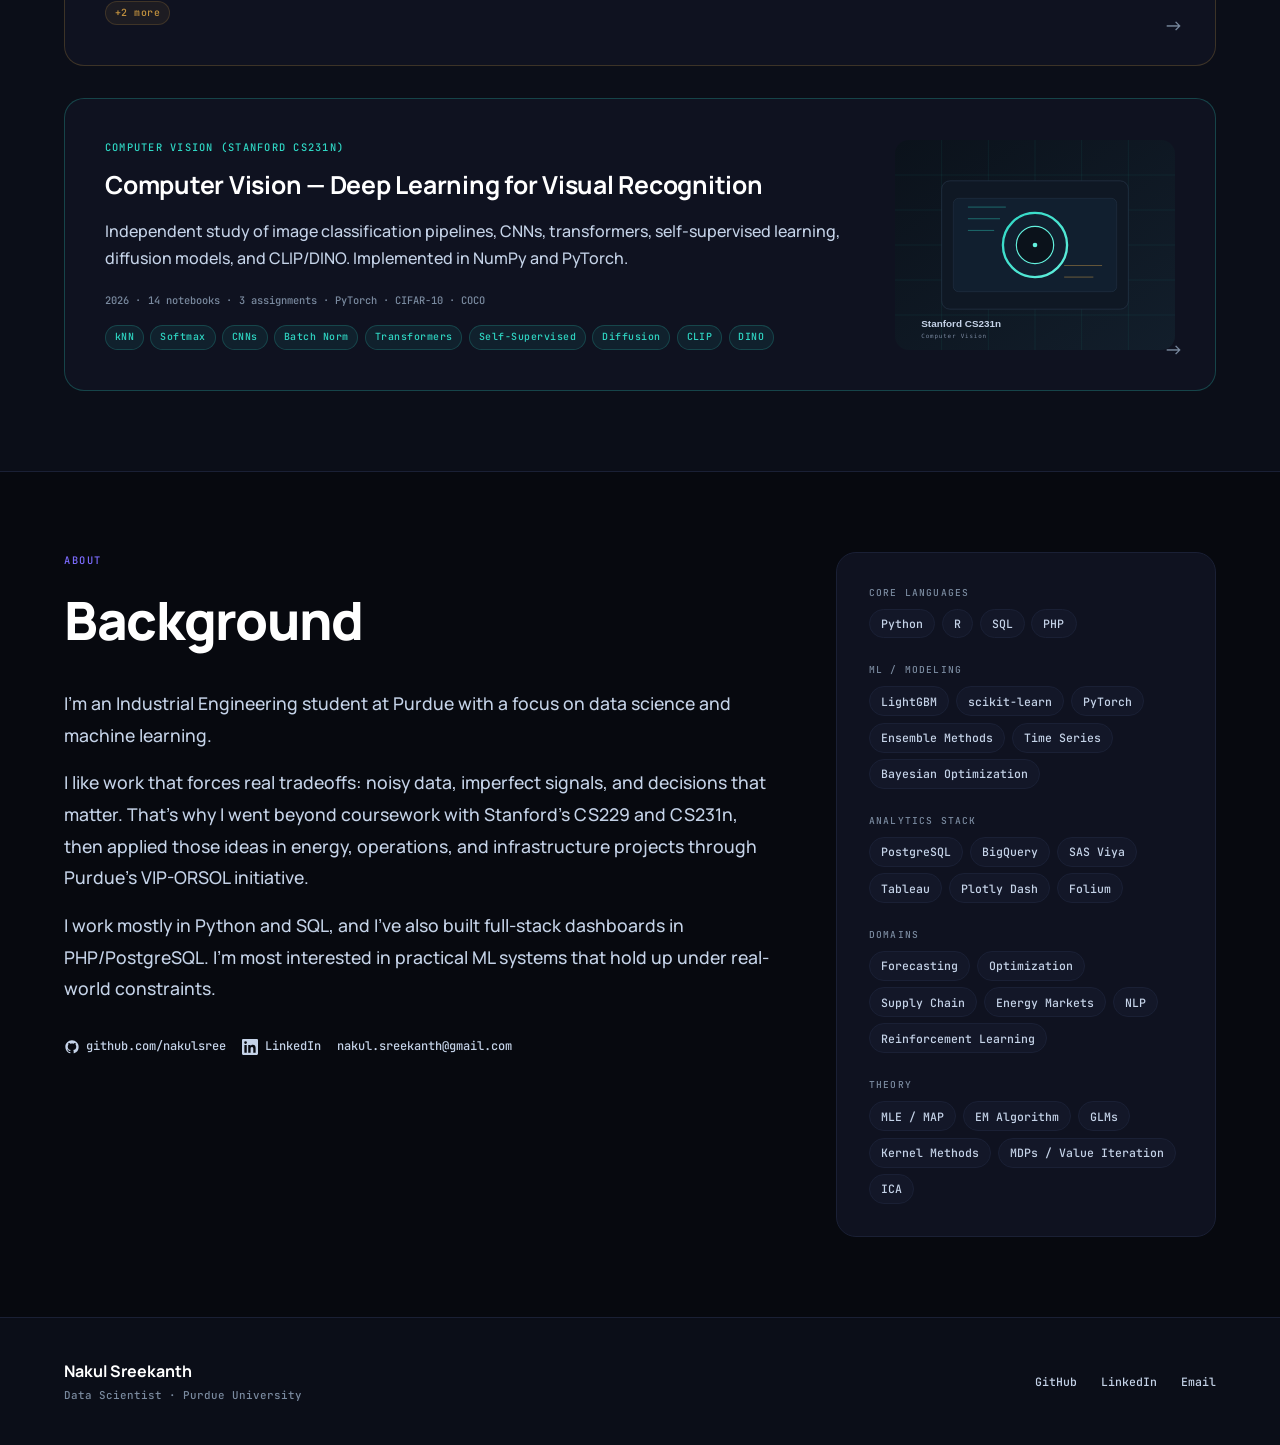
==== commit acd90caa: "Shortened ML Study Section" ====
--- a/index.html
+++ b/index.html
@@ -96,10 +96,10 @@
         </h1>
 
         <p class="hero-tagline">
-          I'm a data science student who likes getting hands-on: messy data,
-          model choices that fit the problem, and results that actually mean
-          something. Most of my work sits at forecasting, optimization, and
-          analytics. Here's the short version.
+          I'm <em>EXCITED</em> about <em>machine learning</em> and the advances
+          AI has made in recent years. I've spent time diving deep into ML
+          projects—from forecasting to optimization to full-stack systems.
+          Here's what I've built!
         </p>
 
         <div class="hero-highlights">
@@ -357,8 +357,8 @@
           <div class="section-label">Theoretical Foundations</div>
           <h2 id="foundations-heading">Independent Study</h2>
           <p class="section-desc">
-            Two independent deep dives: CS229 for ML foundations and CS231n for
-            computer vision. Not projects, but the theory that shapes how I
+            Two independent deep dives: Machine Learning foundations and
+            Computer Vision. Not projects, but the theory that shapes how I
             build them.
           </p>
         </div>
@@ -370,7 +370,7 @@
             aria-label="Stanford CS229 Independent Study"
           >
             <div class="fc-left">
-              <div class="fc-course">Stanford CS229</div>
+              <div class="fc-course">Machine Learning (Stanford CS229)</div>
               <h3 class="fc-title">
                 Machine Learning — Algorithms from First Principles
               </h3>
@@ -379,8 +379,7 @@
                 Logistic Regression (Newton's Method), GDA, PU Learning, Poisson
                 GLM, EM/GMM, Locally Weighted Regression, Kernel Perceptron,
                 ICA, Naïve Bayes, and CartPole Value Iteration. Self-directed
-                study in evenings and weekends over roughly a year using
-                Stanford's open-sourced course materials.
+                study using Stanford's open CS229 materials.
               </p>
               <div class="fc-meta">
                 <span>2023–2024</span>
@@ -414,15 +413,14 @@
             aria-label="Stanford CS231n Computer Vision Independent Study"
           >
             <div class="fc-left">
-              <div class="fc-course">Stanford CS231n</div>
+              <div class="fc-course">Computer Vision (Stanford CS231n)</div>
               <h3 class="fc-title">
                 Computer Vision — Deep Learning for Visual Recognition
               </h3>
               <p class="fc-desc">
-                Independent study of Stanford's CS231n assignments: image
-                classification pipelines, CNNs, transformers, self-supervised
-                learning, diffusion models, and CLIP/DINO. Implemented in NumPy
-                and PyTorch.
+                Independent study of image classification pipelines, CNNs,
+                transformers, self-supervised learning, diffusion models, and
+                CLIP/DINO. Implemented in NumPy and PyTorch.
               </p>
               <div class="fc-meta">
                 <span>2026</span>
